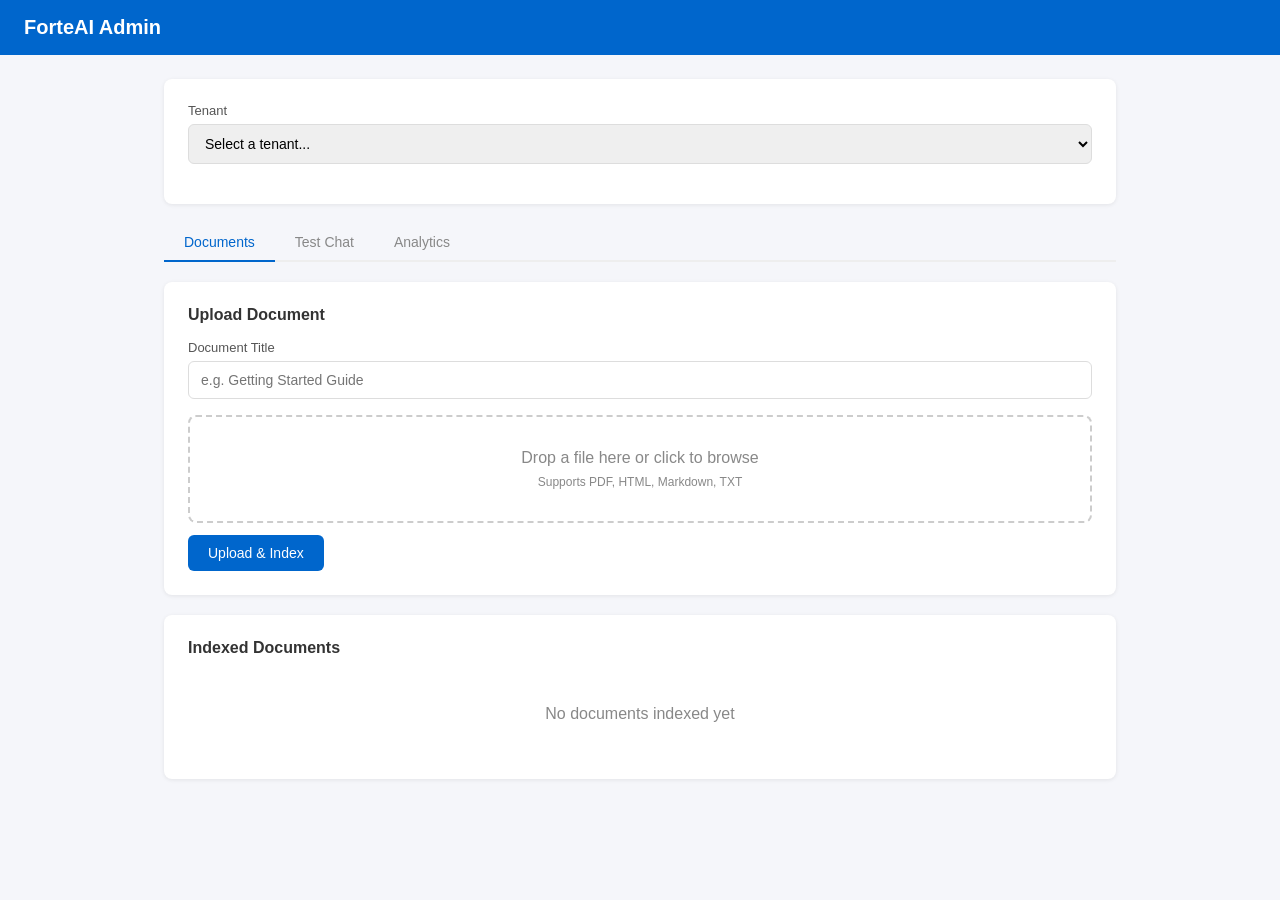
==== admin/index.html @ 1827af4b "Initial project scaffold - ForteAI Bot Multi-tenant AI assistant with Help Mode (RAG) and Data Mode " ====
<!DOCTYPE html>
<html lang="en">
<head>
    <meta charset="UTF-8">
    <meta name="viewport" content="width=device-width, initial-scale=1.0">
    <title>ForteAI - Admin Dashboard</title>
    <style>
        * { box-sizing: border-box; margin: 0; padding: 0; }
        body { font-family: -apple-system, BlinkMacSystemFont, "Segoe UI", Roboto, sans-serif; background: #f5f6fa; color: #333; }
        .header { background: #0066cc; color: #fff; padding: 16px 24px; display: flex; align-items: center; gap: 12px; }
        .header h1 { font-size: 20px; font-weight: 600; }
        .container { max-width: 1000px; margin: 24px auto; padding: 0 24px; }
        .card { background: #fff; border-radius: 8px; box-shadow: 0 1px 4px rgba(0,0,0,0.08); padding: 24px; margin-bottom: 20px; }
        .card h2 { font-size: 16px; font-weight: 600; margin-bottom: 16px; color: #333; }
        .form-group { margin-bottom: 16px; }
        .form-group label { display: block; font-weight: 500; margin-bottom: 6px; font-size: 13px; color: #555; }
        .form-group input, .form-group select { width: 100%; padding: 10px 12px; border: 1px solid #ddd; border-radius: 6px; font-size: 14px; }
        .form-group input:focus, .form-group select:focus { border-color: #0066cc; outline: none; }
        .btn { padding: 10px 20px; border: none; border-radius: 6px; font-size: 14px; cursor: pointer; font-weight: 500; }
        .btn-primary { background: #0066cc; color: #fff; }
        .btn-primary:hover { background: #0052a3; }
        .btn-danger { background: #dc3545; color: #fff; }
        .btn-danger:hover { background: #c82333; }
        .doc-list { list-style: none; }
        .doc-item { display: flex; justify-content: space-between; align-items: center; padding: 12px 0; border-bottom: 1px solid #eee; }
        .doc-item:last-child { border-bottom: none; }
        .doc-info { display: flex; flex-direction: column; gap: 2px; }
        .doc-title { font-weight: 500; }
        .doc-meta { font-size: 12px; color: #888; }
        .upload-area { border: 2px dashed #ccc; border-radius: 8px; padding: 32px; text-align: center; color: #888; cursor: pointer; transition: border-color 0.2s; }
        .upload-area:hover { border-color: #0066cc; }
        .stats { display: grid; grid-template-columns: repeat(3, 1fr); gap: 16px; }
        .stat-box { text-align: center; padding: 16px; }
        .stat-number { font-size: 32px; font-weight: 700; color: #0066cc; }
        .stat-label { font-size: 13px; color: #888; margin-top: 4px; }
        .empty-state { text-align: center; padding: 32px; color: #888; }
        .tab-bar { display: flex; gap: 0; margin-bottom: 20px; border-bottom: 2px solid #eee; }
        .tab-btn { padding: 10px 20px; background: none; border: none; cursor: pointer; font-size: 14px; font-weight: 500; color: #888; border-bottom: 2px solid transparent; margin-bottom: -2px; }
        .tab-btn.active { color: #0066cc; border-bottom-color: #0066cc; }
        .tab-content { display: none; }
        .tab-content.active { display: block; }
    </style>
</head>
<body>
    <div class="header">
        <h1>ForteAI Admin</h1>
    </div>

    <div class="container">
        <div class="card">
            <div class="form-group">
                <label>Tenant</label>
                <select id="tenantSelect">
                    <option value="">Select a tenant...</option>
                </select>
            </div>
        </div>

        <div class="tab-bar">
            <button class="tab-btn active" data-tab="documents">Documents</button>
            <button class="tab-btn" data-tab="test">Test Chat</button>
            <button class="tab-btn" data-tab="analytics">Analytics</button>
        </div>

        <!-- Documents Tab -->
        <div class="tab-content active" id="tab-documents">
            <div class="card">
                <h2>Upload Document</h2>
                <div class="form-group">
                    <label>Document Title</label>
                    <input type="text" id="docTitle" placeholder="e.g. Getting Started Guide" />
                </div>
                <div class="upload-area" id="uploadArea">
                    <p>Drop a file here or click to browse</p>
                    <p style="font-size: 12px; margin-top: 8px;">Supports PDF, HTML, Markdown, TXT</p>
                    <input type="file" id="fileInput" style="display:none" accept=".pdf,.html,.htm,.md,.txt" />
                </div>
                <div style="margin-top: 12px;">
                    <button class="btn btn-primary" id="uploadBtn">Upload & Index</button>
                </div>
            </div>

            <div class="card">
                <h2>Indexed Documents</h2>
                <ul class="doc-list" id="docList">
                    <li class="empty-state">No documents indexed yet</li>
                </ul>
            </div>
        </div>

        <!-- Test Chat Tab -->
        <div class="tab-content" id="tab-test">
            <div class="card" style="height: 500px; display: flex; flex-direction: column;">
                <h2>Test Chat</h2>
                <div id="testMessages" style="flex:1; overflow-y:auto; padding: 12px 0; display: flex; flex-direction: column; gap: 8px;"></div>
                <div style="display:flex; gap:8px; margin-top: 12px;">
                    <input type="text" id="testInput" placeholder="Ask a test question..." style="flex:1; padding:10px 12px; border:1px solid #ddd; border-radius:6px;" />
                    <button class="btn btn-primary" id="testSend">Send</button>
                </div>
            </div>
        </div>

        <!-- Analytics Tab -->
        <div class="tab-content" id="tab-analytics">
            <div class="card">
                <h2>Overview</h2>
                <div class="stats">
                    <div class="stat-box">
                        <div class="stat-number" id="statTotal">0</div>
                        <div class="stat-label">Total Questions</div>
                    </div>
                    <div class="stat-box">
                        <div class="stat-number" id="statAnswered">0</div>
                        <div class="stat-label">Answered</div>
                    </div>
                    <div class="stat-box">
                        <div class="stat-number" id="statUnanswered">0</div>
                        <div class="stat-label">Unanswered (Content Gaps)</div>
                    </div>
                </div>
            </div>
            <div class="card">
                <h2>Unanswered Questions (Documentation Roadmap)</h2>
                <ul class="doc-list" id="unansweredList">
                    <li class="empty-state">No unanswered questions yet</li>
                </ul>
            </div>
        </div>
    </div>

    <script>
        var API_BASE = window.location.origin;
        var currentTenant = "";

        // Tab switching
        document.querySelectorAll(".tab-btn").forEach(function (btn) {
            btn.addEventListener("click", function () {
                document.querySelectorAll(".tab-btn").forEach(function (b) { b.classList.remove("active"); });
                document.querySelectorAll(".tab-content").forEach(function (c) { c.classList.remove("active"); });
                btn.classList.add("active");
                document.getElementById("tab-" + btn.dataset.tab).classList.add("active");
            });
        });

        // Upload area click
        document.getElementById("uploadArea").addEventListener("click", function () {
            document.getElementById("fileInput").click();
        });

        // Load tenants
        fetch(API_BASE + "/api/tenants/")
            .then(function (r) { return r.json(); })
            .then(function (data) {
                var sel = document.getElementById("tenantSelect");
                (data.tenants || []).forEach(function (t) {
                    var opt = document.createElement("option");
                    opt.value = t.tenant_id;
                    opt.textContent = t.display_name || t.tenant_id;
                    sel.appendChild(opt);
                });
            });

        document.getElementById("tenantSelect").addEventListener("change", function () {
            currentTenant = this.value;
            if (currentTenant) {
                loadDocuments();
                loadAnalytics();
            }
        });

        function loadDocuments() {
            fetch(API_BASE + "/api/documents/list?tenant=" + currentTenant)
                .then(function (r) { return r.json(); })
                .then(function (data) {
                    var list = document.getElementById("docList");
                    var docs = data.documents || [];
                    if (docs.length === 0) {
                        list.innerHTML = '<li class="empty-state">No documents indexed yet</li>';
                        return;
                    }
                    list.innerHTML = "";
                    docs.forEach(function (doc) {
                        var li = document.createElement("li");
                        li.className = "doc-item";
                        li.innerHTML =
                            '<div class="doc-info">' +
                                '<span class="doc-title">' + doc.title + '</span>' +
                                '<span class="doc-meta">' + doc.filename + ' | ' + doc.chunk_count + ' chunks</span>' +
                            '</div>' +
                            '<button class="btn btn-danger" onclick="deleteDoc(\'' + doc.filename + '\')">Delete</button>';
                        list.appendChild(li);
                    });
                });
        }

        function deleteDoc(filename) {
            if (!confirm("Delete " + filename + "?")) return;
            fetch(API_BASE + "/api/documents/delete?tenant=" + currentTenant + "&filename=" + filename, { method: "DELETE" })
                .then(function () { loadDocuments(); });
        }

        // Upload
        document.getElementById("uploadBtn").addEventListener("click", function () {
            var file = document.getElementById("fileInput").files[0];
            var title = document.getElementById("docTitle").value.trim();
            if (!file || !title || !currentTenant) {
                alert("Please select a tenant, enter a title, and choose a file.");
                return;
            }
            var fd = new FormData();
            fd.append("file", file);
            fd.append("tenant", currentTenant);
            fd.append("title", title);

            fetch(API_BASE + "/api/documents/upload", { method: "POST", body: fd })
                .then(function (r) { return r.json(); })
                .then(function (data) {
                    alert(data.message);
                    document.getElementById("docTitle").value = "";
                    document.getElementById("fileInput").value = "";
                    loadDocuments();
                });
        });

        // Test chat
        document.getElementById("testSend").addEventListener("click", sendTestMessage);
        document.getElementById("testInput").addEventListener("keydown", function (e) {
            if (e.key === "Enter") sendTestMessage();
        });

        function sendTestMessage() {
            var input = document.getElementById("testInput");
            var msg = input.value.trim();
            if (!msg || !currentTenant) return;
            input.value = "";

            var messagesEl = document.getElementById("testMessages");
            messagesEl.innerHTML += '<div style="align-self:flex-end; background:#0066cc; color:#fff; padding:8px 12px; border-radius:8px; max-width:80%;">' + msg + '</div>';

            fetch(API_BASE + "/api/chat/help", {
                method: "POST",
                headers: { "Content-Type": "application/json" },
                body: JSON.stringify({ tenant: currentTenant, message: msg })
            })
            .then(function (r) { return r.json(); })
            .then(function (data) {
                var sources = data.sources && data.sources.length > 0
                    ? '<div style="font-size:11px; color:#888; margin-top:4px;">Sources: ' + data.sources.map(function(s) { return s.title; }).join(", ") + '</div>'
                    : "";
                messagesEl.innerHTML += '<div style="align-self:flex-start; background:#f0f0f0; padding:8px 12px; border-radius:8px; max-width:80%;">' + data.reply + sources + '</div>';
                messagesEl.scrollTop = messagesEl.scrollHeight;
            });
        }

        function loadAnalytics() {
            fetch(API_BASE + "/api/analytics/summary?tenant=" + currentTenant)
                .then(function (r) { return r.json(); })
                .then(function (data) {
                    document.getElementById("statTotal").textContent = data.total || 0;
                    document.getElementById("statAnswered").textContent = data.answered || 0;
                    document.getElementById("statUnanswered").textContent = data.unanswered || 0;
                });

            fetch(API_BASE + "/api/analytics/questions?tenant=" + currentTenant + "&unanswered_only=true")
                .then(function (r) { return r.json(); })
                .then(function (data) {
                    var list = document.getElementById("unansweredList");
                    var questions = data.questions || [];
                    if (questions.length === 0) {
                        list.innerHTML = '<li class="empty-state">No unanswered questions yet</li>';
                        return;
                    }
                    list.innerHTML = "";
                    questions.slice(0, 50).forEach(function (q) {
                        var li = document.createElement("li");
                        li.className = "doc-item";
                        li.innerHTML =
                            '<div class="doc-info">' +
                                '<span class="doc-title">' + q.question + '</span>' +
                                '<span class="doc-meta">' + q.timestamp + '</span>' +
                            '</div>';
                        list.appendChild(li);
                    });
                });
        }
    </script>
</body>
</html>
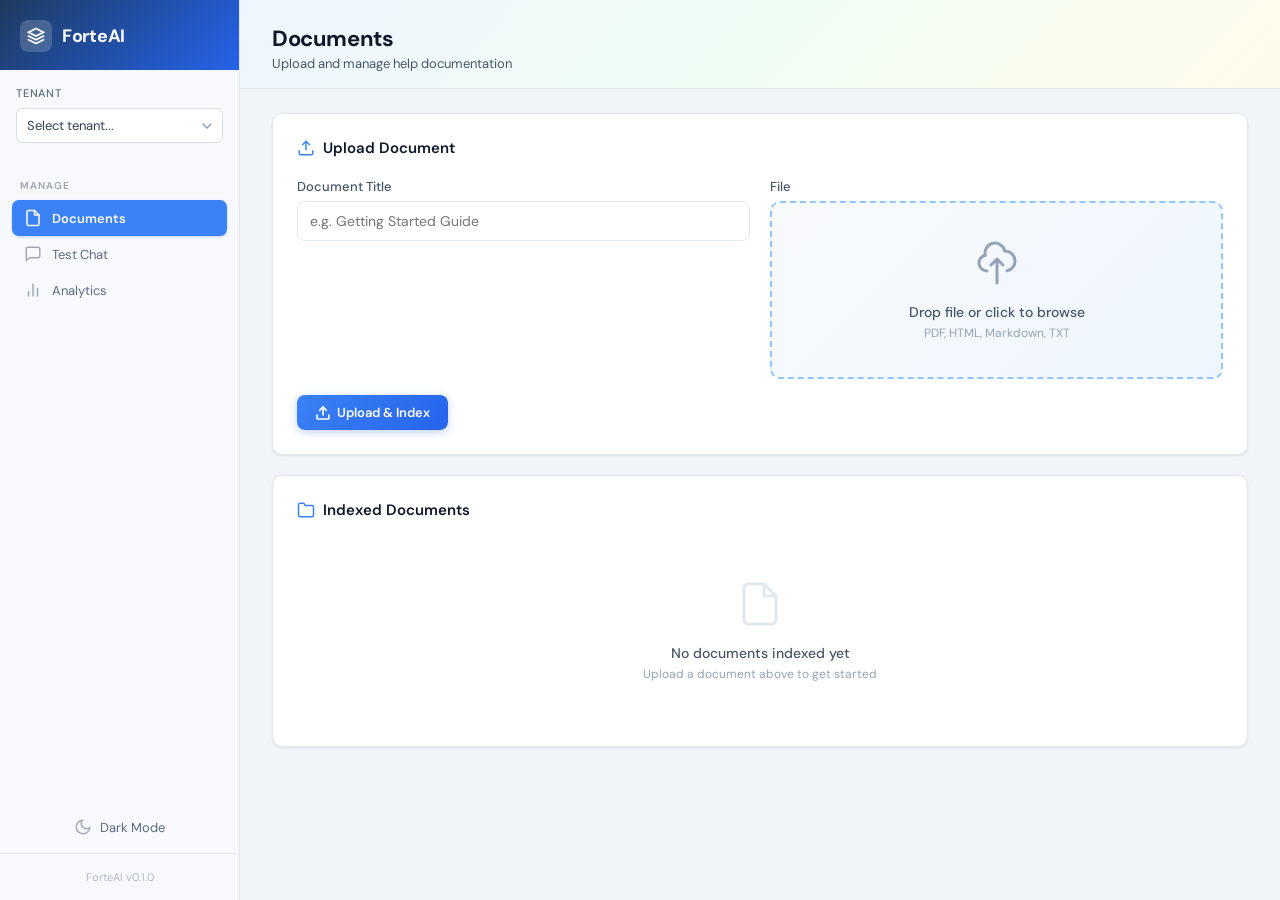
==== commit cc102658: "Add image extraction pipeline, redesign admin dashboard, enhance widget - Extract and describe image" ====
--- a/admin/index.html
+++ b/admin/index.html
@@ -4,150 +4,1035 @@
     <meta charset="UTF-8">
     <meta name="viewport" content="width=device-width, initial-scale=1.0">
     <title>ForteAI - Admin Dashboard</title>
+    <script>
+        // Apply saved theme immediately to prevent flash
+        (function(){var t=localStorage.getItem("forteai-theme");if(t==="dark")document.documentElement.setAttribute("data-theme","dark");})();
+    </script>
+    <link rel="preconnect" href="https://fonts.googleapis.com">
+    <link href="https://fonts.googleapis.com/css2?family=DM+Sans:ital,opsz,wght@0,9..40,300;0,9..40,400;0,9..40,500;0,9..40,600;0,9..40,700;1,9..40,400&display=swap" rel="stylesheet">
     <style>
+        :root {
+            /* Sidebar — light: vibrant with colored brand */
+            --sidebar-bg: #f8f9fc;
+            --sidebar-border: #e2e6f0;
+            --sidebar-hover: #eef1f8;
+            --sidebar-active: #3b82f6;
+            --sidebar-text: #5c6a82;
+            --sidebar-text-active: #1e293b;
+            --sidebar-active-text: #ffffff;
+            --sidebar-brand-bg: linear-gradient(135deg, #1e3a5f, #2563eb);
+            --sidebar-brand-color: #ffffff;
+            --sidebar-select-bg: #ffffff;
+            --sidebar-select-border: #d8dde8;
+            --sidebar-select-text: #334155;
+            --sidebar-section-label: #9ca3b4;
+            --sidebar-footer-color: #b0b8c9;
+            /* Main content */
+            --accent: #3b82f6;
+            --accent-hover: #2563eb;
+            --content-bg: #f1f5f9;
+            --card-bg: #ffffff;
+            --card-border: #e2e8f0;
+            --text-primary: #0f172a;
+            --text-secondary: #475569;
+            --text-muted: #94a3b8;
+            --success: #10b981;
+            --success-bg: #ecfdf5;
+            --warning: #f59e0b;
+            --warning-bg: #fffbeb;
+            --danger: #ef4444;
+            --danger-bg: #fef2f2;
+            --info: #3b82f6;
+            --info-bg: #eff6ff;
+            --radius: 10px;
+            --shadow-sm: 0 1px 2px rgba(0,0,0,0.04), 0 1px 3px rgba(0,0,0,0.06);
+            --shadow-md: 0 4px 6px rgba(0,0,0,0.04), 0 2px 4px rgba(0,0,0,0.06);
+            --input-bg: #ffffff;
+        }
+
+        [data-theme="dark"] {
+            /* Sidebar — dark: deep navy */
+            --sidebar-bg: #0c1222;
+            --sidebar-border: #1a2332;
+            --sidebar-hover: #162032;
+            --sidebar-active: #3b82f6;
+            --sidebar-text: #5c6e8a;
+            --sidebar-text-active: #cbd5e1;
+            --sidebar-active-text: #ffffff;
+            --sidebar-brand-bg: linear-gradient(135deg, #0a1628, #111d33);
+            --sidebar-brand-color: #e2e8f0;
+            --sidebar-select-bg: #162032;
+            --sidebar-select-border: #1e2d42;
+            --sidebar-select-text: #94a3b8;
+            --sidebar-section-label: #445570;
+            --sidebar-footer-color: #334155;
+            /* Main content */
+            --content-bg: #0f172a;
+            --card-bg: #1e293b;
+            --card-border: #334155;
+            --text-primary: #f1f5f9;
+            --text-secondary: #94a3b8;
+            --text-muted: #64748b;
+            --success-bg: rgba(16,185,129,0.1);
+            --warning-bg: rgba(245,158,11,0.1);
+            --danger-bg: rgba(239,68,68,0.1);
+            --info-bg: rgba(59,130,246,0.1);
+            --shadow-sm: 0 1px 2px rgba(0,0,0,0.2), 0 1px 3px rgba(0,0,0,0.25);
+            --shadow-md: 0 4px 6px rgba(0,0,0,0.2), 0 2px 4px rgba(0,0,0,0.25);
+            --input-bg: #1e293b;
+        }
+
+        /* ═══ LIGHT MODE COLOR OVERRIDES ═══ */
+        :root .topbar {
+            background: linear-gradient(135deg, #eff6ff 0%, #f0fdf4 50%, #fffbeb 100%);
+            border-bottom: 1px solid #e2e8f0;
+        }
+
+        :root .stat-card.stat-total { background: linear-gradient(135deg, #eff6ff, #dbeafe); border-color: #bfdbfe; }
+        :root .stat-card.stat-answered { background: linear-gradient(135deg, #ecfdf5, #d1fae5); border-color: #a7f3d0; }
+        :root .stat-card.stat-unanswered { background: linear-gradient(135deg, #fffbeb, #fef3c7); border-color: #fde68a; }
+
+        :root .card-title svg { color: var(--accent); }
+
+        :root .dropzone {
+            background: linear-gradient(135deg, #f8fafc, #eff6ff);
+            border-color: #93c5fd;
+        }
+        :root .dropzone:hover { background: linear-gradient(135deg, #eff6ff, #dbeafe); border-color: var(--accent); }
+        :root .dropzone.has-file { background: linear-gradient(135deg, #eff6ff, #dbeafe); }
+
+        :root .btn-primary {
+            background: linear-gradient(135deg, #3b82f6, #2563eb);
+            box-shadow: 0 2px 8px rgba(37,99,235,0.3);
+        }
+        :root .btn-primary:hover { background: linear-gradient(135deg, #2563eb, #1d4ed8); box-shadow: 0 4px 12px rgba(37,99,235,0.4); }
+
+        :root .chat-msg-assistant { background: linear-gradient(135deg, #f8fafc, #eff6ff); border-color: #c7d8f0; }
+
+        :root .doc-icon.pdf { background: linear-gradient(135deg, #fef2f2, #fecaca); }
+        :root .doc-icon.md { background: linear-gradient(135deg, #f0fdf4, #bbf7d0); }
+        :root .doc-icon.html { background: linear-gradient(135deg, #fff7ed, #fed7aa); }
+        :root .doc-icon.txt { background: linear-gradient(135deg, #f1f5f9, #e2e8f0); }
+
+        :root .question-badge { width: 8px; height: 8px; background: linear-gradient(135deg, #f59e0b, #ef4444); }
+
+        /* ═══ DARK MODE OVERRIDES ═══ */
+        [data-theme="dark"] .topbar { background: none; border-bottom: none; margin: 0; padding: 20px 32px 0; }
+        [data-theme="dark"] .upload-status.processing { color: #fbbf24; }
+        [data-theme="dark"] .upload-status.success { color: #34d399; }
+        [data-theme="dark"] .upload-status.error { color: #f87171; }
+        [data-theme="dark"] .doc-icon.pdf { background: rgba(220,38,38,0.15); }
+        [data-theme="dark"] .doc-icon.md { background: rgba(22,163,106,0.15); }
+        [data-theme="dark"] .doc-icon.html { background: rgba(234,88,12,0.15); }
+        [data-theme="dark"] .doc-icon.txt { background: rgba(71,85,105,0.2); color: #94a3b8; }
+        [data-theme="dark"] .stat-card.stat-total { background: var(--card-bg); border-color: var(--card-border); }
+        [data-theme="dark"] .stat-card.stat-answered { background: var(--card-bg); border-color: var(--card-border); }
+        [data-theme="dark"] .stat-card.stat-unanswered { background: var(--card-bg); border-color: var(--card-border); }
+        [data-theme="dark"] .card-title svg { color: var(--text-muted); }
+        [data-theme="dark"] .dropzone { background: var(--content-bg); border-color: var(--card-border); }
+        [data-theme="dark"] .dropzone:hover { background: var(--info-bg); border-color: var(--accent); }
+        [data-theme="dark"] .dropzone.has-file { background: var(--info-bg); border-color: var(--accent); }
+        [data-theme="dark"] .btn-primary { background: var(--accent); box-shadow: 0 1px 2px rgba(59,130,246,0.3); }
+        [data-theme="dark"] .btn-primary:hover { background: var(--accent-hover); }
+        [data-theme="dark"] .chat-msg-assistant { background: var(--content-bg); border-color: var(--card-border); }
+        [data-theme="dark"] .question-badge { background: var(--warning); }
+
         * { box-sizing: border-box; margin: 0; padding: 0; }
-        body { font-family: -apple-system, BlinkMacSystemFont, "Segoe UI", Roboto, sans-serif; background: #f5f6fa; color: #333; }
-        .header { background: #0066cc; color: #fff; padding: 16px 24px; display: flex; align-items: center; gap: 12px; }
-        .header h1 { font-size: 20px; font-weight: 600; }
-        .container { max-width: 1000px; margin: 24px auto; padding: 0 24px; }
-        .card { background: #fff; border-radius: 8px; box-shadow: 0 1px 4px rgba(0,0,0,0.08); padding: 24px; margin-bottom: 20px; }
-        .card h2 { font-size: 16px; font-weight: 600; margin-bottom: 16px; color: #333; }
-        .form-group { margin-bottom: 16px; }
-        .form-group label { display: block; font-weight: 500; margin-bottom: 6px; font-size: 13px; color: #555; }
-        .form-group input, .form-group select { width: 100%; padding: 10px 12px; border: 1px solid #ddd; border-radius: 6px; font-size: 14px; }
-        .form-group input:focus, .form-group select:focus { border-color: #0066cc; outline: none; }
-        .btn { padding: 10px 20px; border: none; border-radius: 6px; font-size: 14px; cursor: pointer; font-weight: 500; }
-        .btn-primary { background: #0066cc; color: #fff; }
-        .btn-primary:hover { background: #0052a3; }
-        .btn-danger { background: #dc3545; color: #fff; }
-        .btn-danger:hover { background: #c82333; }
-        .doc-list { list-style: none; }
-        .doc-item { display: flex; justify-content: space-between; align-items: center; padding: 12px 0; border-bottom: 1px solid #eee; }
+
+        body {
+            font-family: 'DM Sans', system-ui, sans-serif;
+            background: var(--content-bg);
+            color: var(--text-primary);
+            display: flex;
+            min-height: 100vh;
+            font-size: 14px;
+            -webkit-font-smoothing: antialiased;
+            transition: background 0.25s ease, color 0.25s ease;
+        }
+
+        .sidebar, .card, .stat-card, .form-input, .chat-input-row input, .chat-msg-assistant, .dropzone, .upload-status {
+            transition: background 0.25s ease, border-color 0.25s ease, color 0.25s ease;
+        }
+
+        /* ═══════ SIDEBAR ═══════ */
+        .sidebar {
+            width: 240px;
+            background: var(--sidebar-bg);
+            border-right: 1px solid var(--sidebar-border);
+            display: flex;
+            flex-direction: column;
+            flex-shrink: 0;
+            position: fixed;
+            top: 0;
+            left: 0;
+            bottom: 0;
+            z-index: 100;
+        }
+
+        .sidebar-brand {
+            padding: 20px 20px 18px;
+            background: var(--sidebar-brand-bg);
+        }
+
+        .sidebar-brand h1 {
+            font-size: 18px;
+            font-weight: 700;
+            color: #ffffff;
+            letter-spacing: -0.3px;
+            display: flex;
+            align-items: center;
+            gap: 10px;
+        }
+
+        .brand-icon {
+            width: 32px;
+            height: 32px;
+            background: rgba(255,255,255,0.18);
+            border-radius: 8px;
+            display: flex;
+            align-items: center;
+            justify-content: center;
+            font-size: 16px;
+            color: #fff;
+            flex-shrink: 0;
+            backdrop-filter: blur(4px);
+        }
+
+        .sidebar-tenant {
+            padding: 16px 16px 12px;
+        }
+
+        .sidebar-tenant label {
+            font-size: 11px;
+            text-transform: uppercase;
+            letter-spacing: 0.8px;
+            color: var(--sidebar-text);
+            display: block;
+            margin-bottom: 8px;
+            font-weight: 500;
+        }
+
+        .sidebar-tenant select {
+            width: 100%;
+            padding: 8px 10px;
+            background: var(--sidebar-select-bg);
+            border: 1px solid var(--sidebar-select-border);
+            border-radius: 6px;
+            color: var(--sidebar-select-text);
+            font-size: 13px;
+            font-family: inherit;
+            outline: none;
+            cursor: pointer;
+            appearance: none;
+            background-image: url("data:image/svg+xml,%3Csvg width='10' height='6' viewBox='0 0 10 6' fill='none' xmlns='http://www.w3.org/2000/svg'%3E%3Cpath d='M1 1l4 4 4-4' stroke='%2394a3b8' stroke-width='1.5' stroke-linecap='round'/%3E%3C/svg%3E");
+            background-repeat: no-repeat;
+            background-position: right 10px center;
+        }
+
+        .sidebar-tenant select:focus { border-color: var(--accent); }
+
+        .sidebar-nav {
+            padding: 8px 12px;
+            flex: 1;
+        }
+
+        .nav-section-label {
+            font-size: 10px;
+            text-transform: uppercase;
+            letter-spacing: 1px;
+            color: var(--sidebar-section-label);
+            padding: 16px 8px 8px;
+            font-weight: 600;
+        }
+
+        .nav-item {
+            display: flex;
+            align-items: center;
+            gap: 10px;
+            padding: 9px 12px;
+            border-radius: 7px;
+            color: var(--sidebar-text);
+            cursor: pointer;
+            font-size: 13px;
+            font-weight: 400;
+            transition: all 0.15s ease;
+            border: none;
+            background: none;
+            width: 100%;
+            text-align: left;
+            font-family: inherit;
+        }
+
+        .nav-item:hover {
+            background: var(--sidebar-hover);
+            color: var(--sidebar-text-active);
+        }
+
+        .nav-item.active {
+            background: var(--sidebar-active);
+            color: var(--sidebar-active-text);
+            font-weight: 600;
+            box-shadow: 0 1px 3px rgba(59,130,246,0.3);
+        }
+
+        .nav-item svg {
+            width: 18px;
+            height: 18px;
+            flex-shrink: 0;
+            opacity: 0.55;
+        }
+
+        .nav-item:hover svg { opacity: 0.85; }
+        .nav-item.active svg { opacity: 1; }
+
+        .sidebar-footer {
+            padding: 16px;
+            border-top: 1px solid var(--sidebar-border);
+            font-size: 11px;
+            color: var(--sidebar-footer-color);
+            text-align: center;
+        }
+
+        /* ═══════ MAIN CONTENT ═══════ */
+        .main {
+            margin-left: 240px;
+            flex: 1;
+            min-height: 100vh;
+        }
+
+        .topbar {
+            padding: 24px 32px 16px;
+        }
+
+        .page-title {
+            font-size: 22px;
+            font-weight: 700;
+            color: var(--text-primary);
+            letter-spacing: -0.4px;
+        }
+
+        .page-subtitle {
+            font-size: 13px;
+            color: var(--text-secondary);
+            margin-top: 2px;
+        }
+
+        .content {
+            padding: 24px 32px 40px;
+        }
+
+        .tab-content { display: none; }
+        .tab-content.active {
+            display: block;
+            animation: fadeUp 0.3s ease;
+        }
+
+        @keyframes fadeUp {
+            from { opacity: 0; transform: translateY(8px); }
+            to { opacity: 1; transform: translateY(0); }
+        }
+
+        /* ═══════ CARDS ═══════ */
+        .card {
+            background: var(--card-bg);
+            border-radius: var(--radius);
+            border: 1px solid var(--card-border);
+            padding: 24px;
+            margin-bottom: 20px;
+            box-shadow: var(--shadow-sm);
+        }
+
+        .card-header {
+            display: flex;
+            align-items: center;
+            justify-content: space-between;
+            margin-bottom: 20px;
+        }
+
+        .card-title {
+            font-size: 15px;
+            font-weight: 600;
+            color: var(--text-primary);
+            display: flex;
+            align-items: center;
+            gap: 8px;
+        }
+
+        .card-title svg {
+            width: 18px;
+            height: 18px;
+            color: var(--text-muted);
+        }
+
+        /* ═══════ STATS ═══════ */
+        .stats-grid {
+            display: grid;
+            grid-template-columns: repeat(3, 1fr);
+            gap: 16px;
+            margin-bottom: 20px;
+        }
+
+        .stat-card {
+            background: var(--card-bg);
+            border-radius: var(--radius);
+            border: 1px solid var(--card-border);
+            padding: 20px;
+            box-shadow: var(--shadow-sm);
+            position: relative;
+            overflow: hidden;
+        }
+
+        .stat-card::before {
+            content: '';
+            position: absolute;
+            top: 0;
+            left: 0;
+            right: 0;
+            height: 3px;
+        }
+
+        .stat-card.stat-total::before { background: var(--info); }
+        .stat-card.stat-answered::before { background: var(--success); }
+        .stat-card.stat-unanswered::before { background: var(--warning); }
+
+        .stat-label {
+            font-size: 12px;
+            font-weight: 500;
+            color: var(--text-secondary);
+            text-transform: uppercase;
+            letter-spacing: 0.5px;
+            margin-bottom: 8px;
+        }
+
+        .stat-value {
+            font-size: 36px;
+            font-weight: 700;
+            letter-spacing: -1px;
+            line-height: 1;
+        }
+
+        .stat-total .stat-value { color: var(--info); }
+        .stat-answered .stat-value { color: var(--success); }
+        .stat-unanswered .stat-value { color: var(--warning); }
+
+        /* ═══════ UPLOAD ═══════ */
+        .upload-row {
+            display: grid;
+            grid-template-columns: 1fr 1fr;
+            gap: 20px;
+        }
+
+        .form-label {
+            font-size: 13px;
+            font-weight: 500;
+            color: var(--text-secondary);
+            margin-bottom: 6px;
+            display: block;
+        }
+
+        .form-input {
+            width: 100%;
+            padding: 10px 12px;
+            border: 1px solid var(--card-border);
+            border-radius: 8px;
+            font-size: 14px;
+            font-family: inherit;
+            color: var(--text-primary);
+            background: var(--input-bg);
+            outline: none;
+            transition: border-color 0.15s;
+        }
+
+        .form-input:focus { border-color: var(--accent); box-shadow: 0 0 0 3px rgba(59,130,246,0.1); }
+
+        .dropzone {
+            border: 2px dashed var(--card-border);
+            border-radius: var(--radius);
+            padding: 36px 24px;
+            text-align: center;
+            cursor: pointer;
+            transition: all 0.2s ease;
+            background: var(--content-bg);
+        }
+
+        .dropzone:hover { border-color: var(--accent); background: var(--info-bg); }
+        .dropzone.has-file { border-color: var(--accent); border-style: solid; background: var(--info-bg); }
+        .dropzone.drag-over { border-color: var(--accent); background: var(--info-bg); transform: scale(1.01); }
+
+        .dropzone-icon {
+            width: 48px;
+            height: 48px;
+            margin: 0 auto 12px;
+            color: var(--text-muted);
+            transition: color 0.2s;
+        }
+
+        .dropzone:hover .dropzone-icon { color: var(--accent); }
+        .dropzone.has-file .dropzone-icon { color: var(--accent); }
+
+        .dropzone-text {
+            font-size: 14px;
+            color: var(--text-secondary);
+            font-weight: 500;
+        }
+
+        .dropzone-hint {
+            font-size: 12px;
+            color: var(--text-muted);
+            margin-top: 4px;
+        }
+
+        .dropzone-file-name {
+            font-size: 14px;
+            font-weight: 600;
+            color: var(--text-primary);
+            word-break: break-all;
+        }
+
+        .dropzone-file-size {
+            font-size: 12px;
+            color: var(--text-muted);
+            margin-top: 2px;
+        }
+
+        .dropzone-change {
+            font-size: 12px;
+            color: var(--accent);
+            margin-top: 6px;
+        }
+
+        .upload-actions {
+            display: flex;
+            align-items: center;
+            gap: 12px;
+            margin-top: 16px;
+        }
+
+        .upload-status {
+            font-size: 13px;
+            padding: 10px 14px;
+            border-radius: 8px;
+            display: none;
+            margin-top: 12px;
+            font-weight: 500;
+        }
+
+        .upload-status.processing { display: flex; align-items: center; gap: 8px; background: var(--warning-bg); color: #92400e; }
+        .upload-status.success { display: block; background: var(--success-bg); color: #065f46; }
+        .upload-status.error { display: block; background: var(--danger-bg); color: #991b1b; }
+
+        .upload-status .spinner-sm {
+            width: 14px;
+            height: 14px;
+            border: 2px solid rgba(146,64,14,0.2);
+            border-top-color: #92400e;
+            border-radius: 50%;
+            animation: spin 0.6s linear infinite;
+            flex-shrink: 0;
+        }
+
+        /* ═══════ BUTTONS ═══════ */
+        .btn {
+            padding: 9px 18px;
+            border: none;
+            border-radius: 8px;
+            font-size: 13px;
+            font-weight: 600;
+            cursor: pointer;
+            font-family: inherit;
+            transition: all 0.15s ease;
+            display: inline-flex;
+            align-items: center;
+            gap: 6px;
+        }
+
+        .btn-primary {
+            background: var(--accent);
+            color: #fff;
+            box-shadow: 0 1px 2px rgba(59,130,246,0.3);
+        }
+        .btn-primary:hover { background: var(--accent-hover); box-shadow: 0 2px 4px rgba(59,130,246,0.4); }
+
+        .btn-ghost {
+            background: transparent;
+            color: var(--danger);
+            padding: 6px 10px;
+            font-size: 12px;
+        }
+        .btn-ghost:hover { background: var(--danger-bg); }
+
+        .btn:disabled { opacity: 0.6; cursor: not-allowed; pointer-events: none; }
+
+        .btn-loading {
+            position: relative;
+            color: transparent !important;
+        }
+        .btn-loading::after {
+            content: '';
+            position: absolute;
+            width: 16px;
+            height: 16px;
+            border: 2px solid rgba(255,255,255,0.3);
+            border-top-color: #fff;
+            border-radius: 50%;
+            animation: spin 0.6s linear infinite;
+        }
+
+        @keyframes spin { to { transform: rotate(360deg); } }
+
+        /* ═══════ DOCUMENT LIST ═══════ */
+        .doc-list {
+            list-style: none;
+        }
+
+        .doc-item {
+            display: flex;
+            align-items: center;
+            justify-content: space-between;
+            padding: 14px 0;
+            border-bottom: 1px solid var(--content-bg);
+        }
+
         .doc-item:last-child { border-bottom: none; }
-        .doc-info { display: flex; flex-direction: column; gap: 2px; }
-        .doc-title { font-weight: 500; }
-        .doc-meta { font-size: 12px; color: #888; }
-        .upload-area { border: 2px dashed #ccc; border-radius: 8px; padding: 32px; text-align: center; color: #888; cursor: pointer; transition: border-color 0.2s; }
-        .upload-area:hover { border-color: #0066cc; }
-        .stats { display: grid; grid-template-columns: repeat(3, 1fr); gap: 16px; }
-        .stat-box { text-align: center; padding: 16px; }
-        .stat-number { font-size: 32px; font-weight: 700; color: #0066cc; }
-        .stat-label { font-size: 13px; color: #888; margin-top: 4px; }
-        .empty-state { text-align: center; padding: 32px; color: #888; }
-        .tab-bar { display: flex; gap: 0; margin-bottom: 20px; border-bottom: 2px solid #eee; }
-        .tab-btn { padding: 10px 20px; background: none; border: none; cursor: pointer; font-size: 14px; font-weight: 500; color: #888; border-bottom: 2px solid transparent; margin-bottom: -2px; }
-        .tab-btn.active { color: #0066cc; border-bottom-color: #0066cc; }
-        .tab-content { display: none; }
-        .tab-content.active { display: block; }
+
+        .doc-item-left {
+            display: flex;
+            align-items: center;
+            gap: 12px;
+        }
+
+        .doc-icon {
+            width: 36px;
+            height: 36px;
+            border-radius: 8px;
+            display: flex;
+            align-items: center;
+            justify-content: center;
+            font-size: 11px;
+            font-weight: 700;
+            text-transform: uppercase;
+            flex-shrink: 0;
+        }
+
+        .doc-icon.pdf { background: #fef2f2; color: #dc2626; }
+        .doc-icon.md { background: #f0fdf4; color: #16a34a; }
+        .doc-icon.html { background: #fff7ed; color: #ea580c; }
+        .doc-icon.txt { background: #f1f5f9; color: #475569; }
+
+        .doc-title { font-weight: 500; font-size: 14px; color: var(--text-primary); }
+        .doc-meta { font-size: 12px; color: var(--text-muted); margin-top: 1px; }
+
+        .empty-state {
+            text-align: center;
+            padding: 40px 20px;
+            color: var(--text-muted);
+        }
+
+        .empty-state-icon {
+            width: 48px;
+            height: 48px;
+            margin: 0 auto 12px;
+            color: var(--card-border);
+        }
+
+        .empty-state-text {
+            font-size: 14px;
+            font-weight: 500;
+            color: var(--text-secondary);
+        }
+
+        .empty-state-hint {
+            font-size: 12px;
+            color: var(--text-muted);
+            margin-top: 4px;
+        }
+
+        /* ═══════ TEST CHAT ═══════ */
+        .chat-container {
+            height: 520px;
+            display: flex;
+            flex-direction: column;
+        }
+
+        .chat-messages {
+            flex: 1;
+            overflow-y: auto;
+            padding: 16px 0;
+            display: flex;
+            flex-direction: column;
+            gap: 10px;
+        }
+
+        .chat-msg {
+            max-width: 80%;
+            padding: 10px 14px;
+            border-radius: 12px;
+            font-size: 14px;
+            line-height: 1.55;
+            word-wrap: break-word;
+            animation: fadeUp 0.2s ease;
+        }
+
+        .chat-msg-user {
+            align-self: flex-end;
+            background: var(--accent);
+            color: #fff;
+            border-bottom-right-radius: 4px;
+        }
+
+        .chat-msg-assistant {
+            align-self: flex-start;
+            background: var(--content-bg);
+            color: var(--text-primary);
+            border: 1px solid var(--card-border);
+            border-bottom-left-radius: 4px;
+        }
+
+        .chat-msg-assistant img {
+            max-width: 100%;
+            max-height: 200px;
+            border-radius: 6px;
+            margin-top: 8px;
+            cursor: pointer;
+            border: 1px solid var(--card-border);
+        }
+
+        .chat-empty {
+            flex: 1;
+            display: flex;
+            flex-direction: column;
+            align-items: center;
+            justify-content: center;
+            color: var(--text-muted);
+            gap: 8px;
+        }
+
+        .chat-empty-icon {
+            width: 56px;
+            height: 56px;
+            color: var(--card-border);
+        }
+
+        .chat-input-row {
+            display: flex;
+            gap: 8px;
+            margin-top: 12px;
+            padding-top: 12px;
+            border-top: 1px solid var(--card-border);
+        }
+
+        .chat-input-row input {
+            flex: 1;
+            padding: 10px 14px;
+            border: 1px solid var(--card-border);
+            border-radius: 8px;
+            font-size: 14px;
+            font-family: inherit;
+            color: var(--text-primary);
+            background: var(--input-bg);
+            outline: none;
+            transition: border-color 0.15s;
+        }
+
+        .chat-input-row input:focus { border-color: var(--accent); box-shadow: 0 0 0 3px rgba(59,130,246,0.1); }
+
+        /* ═══════ QUESTIONS LIST ═══════ */
+        .question-item {
+            display: flex;
+            align-items: flex-start;
+            gap: 10px;
+            padding: 12px 0;
+            border-bottom: 1px solid var(--content-bg);
+        }
+
+        .question-item:last-child { border-bottom: none; }
+
+        .question-badge {
+            width: 6px;
+            height: 6px;
+            border-radius: 50%;
+            background: var(--warning);
+            margin-top: 7px;
+            flex-shrink: 0;
+        }
+
+        .question-text { font-size: 14px; color: var(--text-primary); }
+        .question-time { font-size: 11px; color: var(--text-muted); margin-top: 2px; }
+
+        /* ═══════ RESPONSIVE ═══════ */
+        @media (max-width: 768px) {
+            .sidebar { width: 0; overflow: hidden; }
+            .main { margin-left: 0; }
+            .stats-grid { grid-template-columns: 1fr; }
+            .upload-row { grid-template-columns: 1fr; }
+            .content { padding: 16px; }
+        }
     </style>
 </head>
 <body>
-    <div class="header">
-        <h1>ForteAI Admin</h1>
-    </div>
-
-    <div class="container">
-        <div class="card">
-            <div class="form-group">
-                <label>Tenant</label>
-                <select id="tenantSelect">
-                    <option value="">Select a tenant...</option>
-                </select>
-            </div>
+
+    <!-- SIDEBAR -->
+    <aside class="sidebar">
+        <div class="sidebar-brand">
+            <h1>
+                <span class="brand-icon">
+                    <svg width="18" height="18" viewBox="0 0 24 24" fill="none" stroke="currentColor" stroke-width="2.5" stroke-linecap="round"><path d="M12 2L2 7l10 5 10-5-10-5z"/><path d="M2 17l10 5 10-5"/><path d="M2 12l10 5 10-5"/></svg>
+                </span>
+                ForteAI
+            </h1>
         </div>
 
-        <div class="tab-bar">
-            <button class="tab-btn active" data-tab="documents">Documents</button>
-            <button class="tab-btn" data-tab="test">Test Chat</button>
-            <button class="tab-btn" data-tab="analytics">Analytics</button>
+        <div class="sidebar-tenant">
+            <label>Tenant</label>
+            <select id="tenantSelect">
+                <option value="">Select tenant...</option>
+            </select>
         </div>
 
-        <!-- Documents Tab -->
-        <div class="tab-content active" id="tab-documents">
-            <div class="card">
-                <h2>Upload Document</h2>
-                <div class="form-group">
-                    <label>Document Title</label>
-                    <input type="text" id="docTitle" placeholder="e.g. Getting Started Guide" />
+        <nav class="sidebar-nav">
+            <div class="nav-section-label">Manage</div>
+            <button class="nav-item active" data-tab="documents">
+                <svg viewBox="0 0 24 24" fill="none" stroke="currentColor" stroke-width="2" stroke-linecap="round" stroke-linejoin="round"><path d="M14 2H6a2 2 0 0 0-2 2v16a2 2 0 0 0 2 2h12a2 2 0 0 0 2-2V8z"/><polyline points="14 2 14 8 20 8"/></svg>
+                Documents
+            </button>
+            <button class="nav-item" data-tab="test">
+                <svg viewBox="0 0 24 24" fill="none" stroke="currentColor" stroke-width="2" stroke-linecap="round" stroke-linejoin="round"><path d="M21 15a2 2 0 0 1-2 2H7l-4 4V5a2 2 0 0 1 2-2h14a2 2 0 0 1 2 2z"/></svg>
+                Test Chat
+            </button>
+            <button class="nav-item" data-tab="analytics">
+                <svg viewBox="0 0 24 24" fill="none" stroke="currentColor" stroke-width="2" stroke-linecap="round" stroke-linejoin="round"><line x1="18" y1="20" x2="18" y2="10"/><line x1="12" y1="20" x2="12" y2="4"/><line x1="6" y1="20" x2="6" y2="14"/></svg>
+                Analytics
+            </button>
+        </nav>
+
+        <div style="padding:8px 12px;">
+            <button class="nav-item" id="themeToggle" style="justify-content:center; gap:8px;">
+                <svg id="themeIconSun" width="16" height="16" viewBox="0 0 24 24" fill="none" stroke="currentColor" stroke-width="2" stroke-linecap="round" style="display:none;"><circle cx="12" cy="12" r="5"/><line x1="12" y1="1" x2="12" y2="3"/><line x1="12" y1="21" x2="12" y2="23"/><line x1="4.22" y1="4.22" x2="5.64" y2="5.64"/><line x1="18.36" y1="18.36" x2="19.78" y2="19.78"/><line x1="1" y1="12" x2="3" y2="12"/><line x1="21" y1="12" x2="23" y2="12"/><line x1="4.22" y1="19.78" x2="5.64" y2="18.36"/><line x1="18.36" y1="5.64" x2="19.78" y2="4.22"/></svg>
+                <svg id="themeIconMoon" width="16" height="16" viewBox="0 0 24 24" fill="none" stroke="currentColor" stroke-width="2" stroke-linecap="round"><path d="M21 12.79A9 9 0 1 1 11.21 3 7 7 0 0 0 21 12.79z"/></svg>
+                <span id="themeLabel">Dark Mode</span>
+            </button>
+        </div>
+        <div class="sidebar-footer">ForteAI v0.1.0</div>
+    </aside>
+
+    <!-- MAIN -->
+    <main class="main">
+        <div class="topbar">
+            <div class="page-title" id="pageTitle">Documents</div>
+            <div class="page-subtitle" id="pageSubtitle">Upload and manage help documentation</div>
+        </div>
+
+        <div class="content">
+
+            <!-- ═══ DOCUMENTS TAB ═══ -->
+            <div class="tab-content active" id="tab-documents">
+                <div class="card">
+                    <div class="card-header">
+                        <span class="card-title">
+                            <svg viewBox="0 0 24 24" fill="none" stroke="currentColor" stroke-width="2"><path d="M21 15v4a2 2 0 0 1-2 2H5a2 2 0 0 1-2-2v-4"/><polyline points="17 8 12 3 7 8"/><line x1="12" y1="3" x2="12" y2="15"/></svg>
+                            Upload Document
+                        </span>
+                    </div>
+                    <div class="upload-row">
+                        <div>
+                            <label class="form-label">Document Title</label>
+                            <input type="text" id="docTitle" class="form-input" placeholder="e.g. Getting Started Guide" />
+                        </div>
+                        <div>
+                            <label class="form-label">File</label>
+                            <div class="dropzone" id="uploadArea">
+                                <div id="uploadPlaceholder">
+                                    <svg class="dropzone-icon" viewBox="0 0 24 24" fill="none" stroke="currentColor" stroke-width="1.5" stroke-linecap="round"><path d="M7 16a4 4 0 0 1-.88-7.903A5 5 0 1 1 15.9 6h.1a5 5 0 0 1 1 9.9M15 13l-3-3m0 0l-3 3m3-3v12"/></svg>
+                                    <div class="dropzone-text">Drop file or click to browse</div>
+                                    <div class="dropzone-hint">PDF, HTML, Markdown, TXT</div>
+                                </div>
+                                <div id="uploadFileInfo" style="display:none;">
+                                    <svg class="dropzone-icon" viewBox="0 0 24 24" fill="none" stroke="currentColor" stroke-width="1.5"><path d="M14 2H6a2 2 0 0 0-2 2v16a2 2 0 0 0 2 2h12a2 2 0 0 0 2-2V8z"/><polyline points="14 2 14 8 20 8"/><line x1="16" y1="13" x2="8" y2="13"/><line x1="16" y1="17" x2="8" y2="17"/></svg>
+                                    <div class="dropzone-file-name" id="uploadFileName"></div>
+                                    <div class="dropzone-file-size" id="uploadFileSize"></div>
+                                    <div class="dropzone-change">Click to change</div>
+                                </div>
+                                <input type="file" id="fileInput" style="display:none" accept=".pdf,.html,.htm,.md,.txt" />
+                            </div>
+                        </div>
+                    </div>
+                    <div id="uploadStatus" class="upload-status"></div>
+                    <div class="upload-actions">
+                        <button class="btn btn-primary" id="uploadBtn">
+                            <svg width="16" height="16" viewBox="0 0 24 24" fill="none" stroke="currentColor" stroke-width="2.5" stroke-linecap="round"><path d="M21 15v4a2 2 0 0 1-2 2H5a2 2 0 0 1-2-2v-4"/><polyline points="17 8 12 3 7 8"/><line x1="12" y1="3" x2="12" y2="15"/></svg>
+                            Upload &amp; Index
+                        </button>
+                    </div>
                 </div>
-                <div class="upload-area" id="uploadArea">
-                    <p>Drop a file here or click to browse</p>
-                    <p style="font-size: 12px; margin-top: 8px;">Supports PDF, HTML, Markdown, TXT</p>
-                    <input type="file" id="fileInput" style="display:none" accept=".pdf,.html,.htm,.md,.txt" />
-                </div>
-                <div style="margin-top: 12px;">
-                    <button class="btn btn-primary" id="uploadBtn">Upload & Index</button>
+
+                <div class="card">
+                    <div class="card-header">
+                        <span class="card-title">
+                            <svg viewBox="0 0 24 24" fill="none" stroke="currentColor" stroke-width="2"><path d="M22 19a2 2 0 0 1-2 2H4a2 2 0 0 1-2-2V5a2 2 0 0 1 2-2h5l2 3h9a2 2 0 0 1 2 2z"/></svg>
+                            Indexed Documents
+                        </span>
+                    </div>
+                    <ul class="doc-list" id="docList">
+                        <li class="empty-state">
+                            <svg class="empty-state-icon" viewBox="0 0 24 24" fill="none" stroke="currentColor" stroke-width="1.5"><path d="M14 2H6a2 2 0 0 0-2 2v16a2 2 0 0 0 2 2h12a2 2 0 0 0 2-2V8z"/><polyline points="14 2 14 8 20 8"/></svg>
+                            <div class="empty-state-text">No documents indexed yet</div>
+                            <div class="empty-state-hint">Upload a document above to get started</div>
+                        </li>
+                    </ul>
                 </div>
             </div>
 
-            <div class="card">
-                <h2>Indexed Documents</h2>
-                <ul class="doc-list" id="docList">
-                    <li class="empty-state">No documents indexed yet</li>
-                </ul>
-            </div>
-        </div>
-
-        <!-- Test Chat Tab -->
-        <div class="tab-content" id="tab-test">
-            <div class="card" style="height: 500px; display: flex; flex-direction: column;">
-                <h2>Test Chat</h2>
-                <div id="testMessages" style="flex:1; overflow-y:auto; padding: 12px 0; display: flex; flex-direction: column; gap: 8px;"></div>
-                <div style="display:flex; gap:8px; margin-top: 12px;">
-                    <input type="text" id="testInput" placeholder="Ask a test question..." style="flex:1; padding:10px 12px; border:1px solid #ddd; border-radius:6px;" />
-                    <button class="btn btn-primary" id="testSend">Send</button>
-                </div>
-            </div>
-        </div>
-
-        <!-- Analytics Tab -->
-        <div class="tab-content" id="tab-analytics">
-            <div class="card">
-                <h2>Overview</h2>
-                <div class="stats">
-                    <div class="stat-box">
-                        <div class="stat-number" id="statTotal">0</div>
-                        <div class="stat-label">Total Questions</div>
+            <!-- ═══ TEST CHAT TAB ═══ -->
+            <div class="tab-content" id="tab-test">
+                <div class="card chat-container">
+                    <div class="chat-messages" id="testMessages">
+                        <div class="chat-empty">
+                            <svg class="chat-empty-icon" viewBox="0 0 24 24" fill="none" stroke="currentColor" stroke-width="1.5" stroke-linecap="round"><path d="M21 15a2 2 0 0 1-2 2H7l-4 4V5a2 2 0 0 1 2-2h14a2 2 0 0 1 2 2z"/></svg>
+                            <span style="font-weight:500; color:var(--text-secondary);">Test your knowledge base</span>
+                            <span style="font-size:12px;">Ask a question to see how the AI responds</span>
+                        </div>
                     </div>
-                    <div class="stat-box">
-                        <div class="stat-number" id="statAnswered">0</div>
-                        <div class="stat-label">Answered</div>
-                    </div>
-                    <div class="stat-box">
-                        <div class="stat-number" id="statUnanswered">0</div>
-                        <div class="stat-label">Unanswered (Content Gaps)</div>
+                    <div class="chat-input-row">
+                        <input type="text" id="testInput" placeholder="Ask a test question..." />
+                        <button class="btn btn-primary" id="testSend">
+                            <svg width="16" height="16" viewBox="0 0 24 24" fill="none" stroke="currentColor" stroke-width="2.5"><line x1="22" y1="2" x2="11" y2="13"/><polygon points="22 2 15 22 11 13 2 9 22 2"/></svg>
+                        </button>
                     </div>
                 </div>
             </div>
-            <div class="card">
-                <h2>Unanswered Questions (Documentation Roadmap)</h2>
-                <ul class="doc-list" id="unansweredList">
-                    <li class="empty-state">No unanswered questions yet</li>
-                </ul>
+
+            <!-- ═══ ANALYTICS TAB ═══ -->
+            <div class="tab-content" id="tab-analytics">
+                <div class="stats-grid">
+                    <div class="stat-card stat-total">
+                        <div class="stat-label">Total Questions</div>
+                        <div class="stat-value" id="statTotal">0</div>
+                    </div>
+                    <div class="stat-card stat-answered">
+                        <div class="stat-label">Answered</div>
+                        <div class="stat-value" id="statAnswered">0</div>
+                    </div>
+                    <div class="stat-card stat-unanswered">
+                        <div class="stat-label">Unanswered</div>
+                        <div class="stat-value" id="statUnanswered">0</div>
+                    </div>
+                </div>
+
+                <div class="card">
+                    <div class="card-header">
+                        <span class="card-title">
+                            <svg viewBox="0 0 24 24" fill="none" stroke="currentColor" stroke-width="2" stroke-linecap="round"><circle cx="12" cy="12" r="10"/><line x1="12" y1="8" x2="12" y2="12"/><line x1="12" y1="16" x2="12.01" y2="16"/></svg>
+                            Unanswered Questions
+                        </span>
+                        <span style="font-size:12px; color:var(--text-muted);">Content gaps to address</span>
+                    </div>
+                    <ul class="doc-list" id="unansweredList">
+                        <li class="empty-state">
+                            <svg class="empty-state-icon" viewBox="0 0 24 24" fill="none" stroke="currentColor" stroke-width="1.5" stroke-linecap="round"><path d="M22 11.08V12a10 10 0 1 1-5.93-9.14"/><polyline points="22 4 12 14.01 9 11.01"/></svg>
+                            <div class="empty-state-text">All questions answered</div>
+                            <div class="empty-state-hint">No content gaps detected</div>
+                        </li>
+                    </ul>
+                </div>
             </div>
+
         </div>
-    </div>
+    </main>
 
     <script>
+        // ═══ THEME TOGGLE ═══
+        function updateThemeUI(theme) {
+            var isDark = theme === "dark";
+            document.getElementById("themeIconSun").style.display = isDark ? "block" : "none";
+            document.getElementById("themeIconMoon").style.display = isDark ? "none" : "block";
+            document.getElementById("themeLabel").textContent = isDark ? "Light Mode" : "Dark Mode";
+        }
+
+        document.addEventListener("DOMContentLoaded", function () {
+            var current = document.documentElement.getAttribute("data-theme") || "light";
+            updateThemeUI(current);
+
+            document.getElementById("themeToggle").addEventListener("click", function () {
+                var isDark = document.documentElement.getAttribute("data-theme") === "dark";
+                var next = isDark ? "light" : "dark";
+                if (next === "dark") {
+                    document.documentElement.setAttribute("data-theme", "dark");
+                } else {
+                    document.documentElement.removeAttribute("data-theme");
+                }
+                localStorage.setItem("forteai-theme", next);
+                updateThemeUI(next);
+            });
+        });
+
         var API_BASE = window.location.origin;
         var currentTenant = "";
 
-        // Tab switching
-        document.querySelectorAll(".tab-btn").forEach(function (btn) {
+        var pageTitles = {
+            documents: { title: "Documents", subtitle: "Upload and manage help documentation" },
+            test: { title: "Test Chat", subtitle: "Test your AI assistant responses" },
+            analytics: { title: "Analytics", subtitle: "Track question coverage and content gaps" }
+        };
+
+        // ═══ NAV SWITCHING ═══
+        document.querySelectorAll(".nav-item[data-tab]").forEach(function (btn) {
             btn.addEventListener("click", function () {
-                document.querySelectorAll(".tab-btn").forEach(function (b) { b.classList.remove("active"); });
+                document.querySelectorAll(".nav-item[data-tab]").forEach(function (b) { b.classList.remove("active"); });
                 document.querySelectorAll(".tab-content").forEach(function (c) { c.classList.remove("active"); });
                 btn.classList.add("active");
-                document.getElementById("tab-" + btn.dataset.tab).classList.add("active");
+                var tab = btn.dataset.tab;
+                document.getElementById("tab-" + tab).classList.add("active");
+                document.getElementById("pageTitle").textContent = pageTitles[tab].title;
+                document.getElementById("pageSubtitle").textContent = pageTitles[tab].subtitle;
             });
         });
 
-        // Upload area click
-        document.getElementById("uploadArea").addEventListener("click", function () {
+        // ═══ UPLOAD AREA ═══
+        var uploadArea = document.getElementById("uploadArea");
+
+        uploadArea.addEventListener("click", function () {
             document.getElementById("fileInput").click();
         });
 
-        // Load tenants
+        uploadArea.addEventListener("dragover", function (e) {
+            e.preventDefault();
+            this.classList.add("drag-over");
+        });
+
+        uploadArea.addEventListener("dragleave", function () {
+            this.classList.remove("drag-over");
+        });
+
+        uploadArea.addEventListener("drop", function (e) {
+            e.preventDefault();
+            this.classList.remove("drag-over");
+            if (e.dataTransfer.files.length > 0) {
+                document.getElementById("fileInput").files = e.dataTransfer.files;
+                document.getElementById("fileInput").dispatchEvent(new Event("change"));
+            }
+        });
+
+        document.getElementById("fileInput").addEventListener("change", function () {
+            var file = this.files[0];
+            var placeholder = document.getElementById("uploadPlaceholder");
+            var fileInfo = document.getElementById("uploadFileInfo");
+
+            if (file) {
+                var sizeStr = file.size > 1048576 ? (file.size / 1048576).toFixed(1) + " MB" : (file.size / 1024).toFixed(1) + " KB";
+                document.getElementById("uploadFileName").textContent = file.name;
+                document.getElementById("uploadFileSize").textContent = sizeStr;
+                placeholder.style.display = "none";
+                fileInfo.style.display = "block";
+                uploadArea.classList.add("has-file");
+            } else {
+                placeholder.style.display = "block";
+                fileInfo.style.display = "none";
+                uploadArea.classList.remove("has-file");
+            }
+            setUploadStatus("", "");
+        });
+
+        // ═══ TENANTS ═══
         fetch(API_BASE + "/api/tenants/")
             .then(function (r) { return r.json(); })
             .then(function (data) {
@@ -168,6 +1053,13 @@
             }
         });
 
+        // ═══ DOCUMENTS ═══
+        function getFileExt(filename) {
+            var ext = filename.split(".").pop().toLowerCase();
+            if (ext === "htm") ext = "html";
+            return ext;
+        }
+
         function loadDocuments() {
             fetch(API_BASE + "/api/documents/list?tenant=" + currentTenant)
                 .then(function (r) { return r.json(); })
@@ -175,19 +1067,21 @@
                     var list = document.getElementById("docList");
                     var docs = data.documents || [];
                     if (docs.length === 0) {
-                        list.innerHTML = '<li class="empty-state">No documents indexed yet</li>';
+                        list.innerHTML = '<li class="empty-state"><svg class="empty-state-icon" viewBox="0 0 24 24" fill="none" stroke="currentColor" stroke-width="1.5"><path d="M14 2H6a2 2 0 0 0-2 2v16a2 2 0 0 0 2 2h12a2 2 0 0 0 2-2V8z"/><polyline points="14 2 14 8 20 8"/></svg><div class="empty-state-text">No documents indexed yet</div><div class="empty-state-hint">Upload a document above to get started</div></li>';
                         return;
                     }
                     list.innerHTML = "";
                     docs.forEach(function (doc) {
+                        var ext = getFileExt(doc.filename);
                         var li = document.createElement("li");
                         li.className = "doc-item";
                         li.innerHTML =
-                            '<div class="doc-info">' +
-                                '<span class="doc-title">' + doc.title + '</span>' +
-                                '<span class="doc-meta">' + doc.filename + ' | ' + doc.chunk_count + ' chunks</span>' +
+                            '<div class="doc-item-left">' +
+                                '<div class="doc-icon ' + ext + '">' + ext + '</div>' +
+                                '<div><div class="doc-title">' + doc.title + '</div>' +
+                                '<div class="doc-meta">' + doc.filename + ' &middot; ' + doc.chunk_count + ' chunks</div></div>' +
                             '</div>' +
-                            '<button class="btn btn-danger" onclick="deleteDoc(\'' + doc.filename + '\')">Delete</button>';
+                            '<button class="btn btn-ghost" onclick="deleteDoc(\'' + doc.filename + '\')">Delete</button>';
                         list.appendChild(li);
                     });
                 });
@@ -199,12 +1093,29 @@
                 .then(function () { loadDocuments(); });
         }
 
-        // Upload
+        // ═══ UPLOAD ═══
+        function setUploadStatus(message, type) {
+            var el = document.getElementById("uploadStatus");
+            if (!type) { el.className = "upload-status"; el.innerHTML = ""; return; }
+            var spinner = type === "processing" ? '<span class="spinner-sm"></span>' : '';
+            el.innerHTML = spinner + message;
+            el.className = "upload-status " + type;
+        }
+
+        function resetUploadForm() {
+            document.getElementById("docTitle").value = "";
+            document.getElementById("fileInput").value = "";
+            document.getElementById("uploadPlaceholder").style.display = "block";
+            document.getElementById("uploadFileInfo").style.display = "none";
+            uploadArea.classList.remove("has-file");
+        }
+
         document.getElementById("uploadBtn").addEventListener("click", function () {
+            var btn = this;
             var file = document.getElementById("fileInput").files[0];
             var title = document.getElementById("docTitle").value.trim();
             if (!file || !title || !currentTenant) {
-                alert("Please select a tenant, enter a title, and choose a file.");
+                setUploadStatus("Please select a tenant, enter a title, and choose a file.", "error");
                 return;
             }
             var fd = new FormData();
@@ -212,21 +1123,50 @@
             fd.append("tenant", currentTenant);
             fd.append("title", title);
 
+            btn.disabled = true;
+            btn.classList.add("btn-loading");
+            setUploadStatus("Uploading and indexing document. This may take a minute if it contains images...", "processing");
+
             fetch(API_BASE + "/api/documents/upload", { method: "POST", body: fd })
-                .then(function (r) { return r.json(); })
+                .then(function (r) {
+                    if (!r.ok) throw new Error("Upload failed (HTTP " + r.status + ")");
+                    return r.json();
+                })
                 .then(function (data) {
-                    alert(data.message);
-                    document.getElementById("docTitle").value = "";
-                    document.getElementById("fileInput").value = "";
+                    setUploadStatus(data.message || "Document uploaded and indexed successfully.", "success");
+                    resetUploadForm();
                     loadDocuments();
+                })
+                .catch(function (err) {
+                    setUploadStatus("Error: " + err.message, "error");
+                })
+                .finally(function () {
+                    btn.disabled = false;
+                    btn.classList.remove("btn-loading");
                 });
         });
 
-        // Test chat
+        // ═══ TEST CHAT ═══
         document.getElementById("testSend").addEventListener("click", sendTestMessage);
         document.getElementById("testInput").addEventListener("keydown", function (e) {
             if (e.key === "Enter") sendTestMessage();
         });
+
+        function formatMarkdown(text) {
+            return text
+                .replace(/&/g, "&amp;")
+                .replace(/</g, "&lt;")
+                .replace(/>/g, "&gt;")
+                .replace(/```([\s\S]*?)```/g, '<pre style="background:rgba(0,0,0,0.04);border-radius:6px;padding:8px 10px;font-family:monospace;font-size:12px;white-space:pre-wrap;margin:6px 0;">$1</pre>')
+                .replace(/`([^`]+)`/g, '<code style="background:rgba(0,0,0,0.04);border-radius:3px;padding:1px 5px;font-family:monospace;font-size:12px;">$1</code>')
+                .replace(/\*\*(.+?)\*\*/g, "<strong>$1</strong>")
+                .replace(/\*(.+?)\*/g, "<em>$1</em>")
+                .replace(/^\d+\.\s+(.+)$/gm, '<li style="margin-bottom:4px;">$1</li>')
+                .replace(/^[\-\*]\s+(.+)$/gm, '<li style="margin-bottom:4px;">$1</li>')
+                .replace(/((?:<li[^>]*>.*<\/li>\n?)+)/g, '<ul style="list-style:disc;padding-left:20px;margin:6px 0;">$1</ul>')
+                .replace(/\n\n/g, "<br><br>")
+                .replace(/\n/g, "<br>");
+        }
 
         function sendTestMessage() {
             var input = document.getElementById("testInput");
@@ -235,7 +1175,15 @@
             input.value = "";
 
             var messagesEl = document.getElementById("testMessages");
-            messagesEl.innerHTML += '<div style="align-self:flex-end; background:#0066cc; color:#fff; padding:8px 12px; border-radius:8px; max-width:80%;">' + msg + '</div>';
+            // Remove empty state
+            var empty = messagesEl.querySelector(".chat-empty");
+            if (empty) empty.remove();
+
+            var userDiv = document.createElement("div");
+            userDiv.className = "chat-msg chat-msg-user";
+            userDiv.textContent = msg;
+            messagesEl.appendChild(userDiv);
+            messagesEl.scrollTop = messagesEl.scrollHeight;
 
             fetch(API_BASE + "/api/chat/help", {
                 method: "POST",
@@ -245,13 +1193,25 @@
             .then(function (r) { return r.json(); })
             .then(function (data) {
                 var sources = data.sources && data.sources.length > 0
-                    ? '<div style="font-size:11px; color:#888; margin-top:4px;">Sources: ' + data.sources.map(function(s) { return s.title; }).join(", ") + '</div>'
+                    ? '<div style="font-size:11px; color:var(--text-muted); margin-top:8px; padding-top:6px; border-top:1px solid var(--card-border);">Sources: ' + data.sources.map(function(s) { return s.title; }).join(", ") + '</div>'
                     : "";
-                messagesEl.innerHTML += '<div style="align-self:flex-start; background:#f0f0f0; padding:8px 12px; border-radius:8px; max-width:80%;">' + data.reply + sources + '</div>';
+                var imagesHtml = "";
+                if (data.images && data.images.length > 0) {
+                    imagesHtml = '<div style="margin-top:8px; display:flex; flex-wrap:wrap; gap:6px;">';
+                    data.images.forEach(function (imgUrl) {
+                        imagesHtml += '<img src="' + API_BASE + imgUrl + '" onclick="window.open(this.src)" />';
+                    });
+                    imagesHtml += '</div>';
+                }
+                var replyDiv = document.createElement("div");
+                replyDiv.className = "chat-msg chat-msg-assistant";
+                replyDiv.innerHTML = formatMarkdown(data.reply) + imagesHtml + sources;
+                messagesEl.appendChild(replyDiv);
                 messagesEl.scrollTop = messagesEl.scrollHeight;
             });
         }
 
+        // ═══ ANALYTICS ═══
         function loadAnalytics() {
             fetch(API_BASE + "/api/analytics/summary?tenant=" + currentTenant)
                 .then(function (r) { return r.json(); })
@@ -267,18 +1227,17 @@
                     var list = document.getElementById("unansweredList");
                     var questions = data.questions || [];
                     if (questions.length === 0) {
-                        list.innerHTML = '<li class="empty-state">No unanswered questions yet</li>';
+                        list.innerHTML = '<li class="empty-state"><svg class="empty-state-icon" viewBox="0 0 24 24" fill="none" stroke="currentColor" stroke-width="1.5" stroke-linecap="round"><path d="M22 11.08V12a10 10 0 1 1-5.93-9.14"/><polyline points="22 4 12 14.01 9 11.01"/></svg><div class="empty-state-text">All questions answered</div><div class="empty-state-hint">No content gaps detected</div></li>';
                         return;
                     }
                     list.innerHTML = "";
                     questions.slice(0, 50).forEach(function (q) {
                         var li = document.createElement("li");
-                        li.className = "doc-item";
+                        li.className = "question-item";
                         li.innerHTML =
-                            '<div class="doc-info">' +
-                                '<span class="doc-title">' + q.question + '</span>' +
-                                '<span class="doc-meta">' + q.timestamp + '</span>' +
-                            '</div>';
+                            '<span class="question-badge"></span>' +
+                            '<div><div class="question-text">' + q.question + '</div>' +
+                            '<div class="question-time">' + q.timestamp + '</div></div>';
                         list.appendChild(li);
                     });
                 });
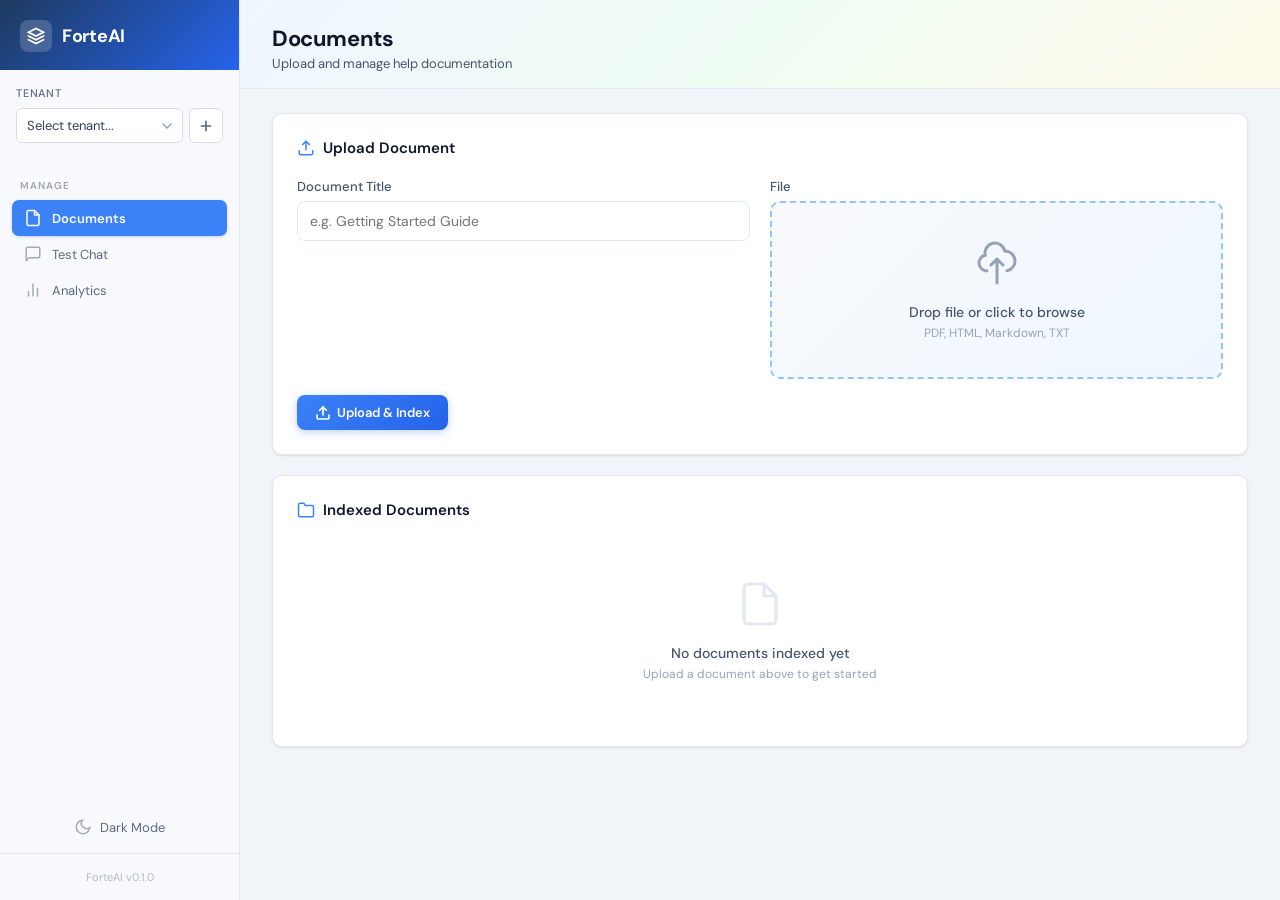
==== commit a8ce387a: "Improves widget output formatting Replaces the custom markdown renderer with marked.js and DOMPurify" ====
--- a/admin/index.html
+++ b/admin/index.html
@@ -10,764 +10,7 @@
     </script>
     <link rel="preconnect" href="https://fonts.googleapis.com">
     <link href="https://fonts.googleapis.com/css2?family=DM+Sans:ital,opsz,wght@0,9..40,300;0,9..40,400;0,9..40,500;0,9..40,600;0,9..40,700;1,9..40,400&display=swap" rel="stylesheet">
-    <style>
-        :root {
-            /* Sidebar — light: vibrant with colored brand */
-            --sidebar-bg: #f8f9fc;
-            --sidebar-border: #e2e6f0;
-            --sidebar-hover: #eef1f8;
-            --sidebar-active: #3b82f6;
-            --sidebar-text: #5c6a82;
-            --sidebar-text-active: #1e293b;
-            --sidebar-active-text: #ffffff;
-            --sidebar-brand-bg: linear-gradient(135deg, #1e3a5f, #2563eb);
-            --sidebar-brand-color: #ffffff;
-            --sidebar-select-bg: #ffffff;
-            --sidebar-select-border: #d8dde8;
-            --sidebar-select-text: #334155;
-            --sidebar-section-label: #9ca3b4;
-            --sidebar-footer-color: #b0b8c9;
-            /* Main content */
-            --accent: #3b82f6;
-            --accent-hover: #2563eb;
-            --content-bg: #f1f5f9;
-            --card-bg: #ffffff;
-            --card-border: #e2e8f0;
-            --text-primary: #0f172a;
-            --text-secondary: #475569;
-            --text-muted: #94a3b8;
-            --success: #10b981;
-            --success-bg: #ecfdf5;
-            --warning: #f59e0b;
-            --warning-bg: #fffbeb;
-            --danger: #ef4444;
-            --danger-bg: #fef2f2;
-            --info: #3b82f6;
-            --info-bg: #eff6ff;
-            --radius: 10px;
-            --shadow-sm: 0 1px 2px rgba(0,0,0,0.04), 0 1px 3px rgba(0,0,0,0.06);
-            --shadow-md: 0 4px 6px rgba(0,0,0,0.04), 0 2px 4px rgba(0,0,0,0.06);
-            --input-bg: #ffffff;
-        }
-
-        [data-theme="dark"] {
-            /* Sidebar — dark: deep navy */
-            --sidebar-bg: #0c1222;
-            --sidebar-border: #1a2332;
-            --sidebar-hover: #162032;
-            --sidebar-active: #3b82f6;
-            --sidebar-text: #5c6e8a;
-            --sidebar-text-active: #cbd5e1;
-            --sidebar-active-text: #ffffff;
-            --sidebar-brand-bg: linear-gradient(135deg, #0a1628, #111d33);
-            --sidebar-brand-color: #e2e8f0;
-            --sidebar-select-bg: #162032;
-            --sidebar-select-border: #1e2d42;
-            --sidebar-select-text: #94a3b8;
-            --sidebar-section-label: #445570;
-            --sidebar-footer-color: #334155;
-            /* Main content */
-            --content-bg: #0f172a;
-            --card-bg: #1e293b;
-            --card-border: #334155;
-            --text-primary: #f1f5f9;
-            --text-secondary: #94a3b8;
-            --text-muted: #64748b;
-            --success-bg: rgba(16,185,129,0.1);
-            --warning-bg: rgba(245,158,11,0.1);
-            --danger-bg: rgba(239,68,68,0.1);
-            --info-bg: rgba(59,130,246,0.1);
-            --shadow-sm: 0 1px 2px rgba(0,0,0,0.2), 0 1px 3px rgba(0,0,0,0.25);
-            --shadow-md: 0 4px 6px rgba(0,0,0,0.2), 0 2px 4px rgba(0,0,0,0.25);
-            --input-bg: #1e293b;
-        }
-
-        /* ═══ LIGHT MODE COLOR OVERRIDES ═══ */
-        :root .topbar {
-            background: linear-gradient(135deg, #eff6ff 0%, #f0fdf4 50%, #fffbeb 100%);
-            border-bottom: 1px solid #e2e8f0;
-        }
-
-        :root .stat-card.stat-total { background: linear-gradient(135deg, #eff6ff, #dbeafe); border-color: #bfdbfe; }
-        :root .stat-card.stat-answered { background: linear-gradient(135deg, #ecfdf5, #d1fae5); border-color: #a7f3d0; }
-        :root .stat-card.stat-unanswered { background: linear-gradient(135deg, #fffbeb, #fef3c7); border-color: #fde68a; }
-
-        :root .card-title svg { color: var(--accent); }
-
-        :root .dropzone {
-            background: linear-gradient(135deg, #f8fafc, #eff6ff);
-            border-color: #93c5fd;
-        }
-        :root .dropzone:hover { background: linear-gradient(135deg, #eff6ff, #dbeafe); border-color: var(--accent); }
-        :root .dropzone.has-file { background: linear-gradient(135deg, #eff6ff, #dbeafe); }
-
-        :root .btn-primary {
-            background: linear-gradient(135deg, #3b82f6, #2563eb);
-            box-shadow: 0 2px 8px rgba(37,99,235,0.3);
-        }
-        :root .btn-primary:hover { background: linear-gradient(135deg, #2563eb, #1d4ed8); box-shadow: 0 4px 12px rgba(37,99,235,0.4); }
-
-        :root .chat-msg-assistant { background: linear-gradient(135deg, #f8fafc, #eff6ff); border-color: #c7d8f0; }
-
-        :root .doc-icon.pdf { background: linear-gradient(135deg, #fef2f2, #fecaca); }
-        :root .doc-icon.md { background: linear-gradient(135deg, #f0fdf4, #bbf7d0); }
-        :root .doc-icon.html { background: linear-gradient(135deg, #fff7ed, #fed7aa); }
-        :root .doc-icon.txt { background: linear-gradient(135deg, #f1f5f9, #e2e8f0); }
-
-        :root .question-badge { width: 8px; height: 8px; background: linear-gradient(135deg, #f59e0b, #ef4444); }
-
-        /* ═══ DARK MODE OVERRIDES ═══ */
-        [data-theme="dark"] .topbar { background: none; border-bottom: none; margin: 0; padding: 20px 32px 0; }
-        [data-theme="dark"] .upload-status.processing { color: #fbbf24; }
-        [data-theme="dark"] .upload-status.success { color: #34d399; }
-        [data-theme="dark"] .upload-status.error { color: #f87171; }
-        [data-theme="dark"] .doc-icon.pdf { background: rgba(220,38,38,0.15); }
-        [data-theme="dark"] .doc-icon.md { background: rgba(22,163,106,0.15); }
-        [data-theme="dark"] .doc-icon.html { background: rgba(234,88,12,0.15); }
-        [data-theme="dark"] .doc-icon.txt { background: rgba(71,85,105,0.2); color: #94a3b8; }
-        [data-theme="dark"] .stat-card.stat-total { background: var(--card-bg); border-color: var(--card-border); }
-        [data-theme="dark"] .stat-card.stat-answered { background: var(--card-bg); border-color: var(--card-border); }
-        [data-theme="dark"] .stat-card.stat-unanswered { background: var(--card-bg); border-color: var(--card-border); }
-        [data-theme="dark"] .card-title svg { color: var(--text-muted); }
-        [data-theme="dark"] .dropzone { background: var(--content-bg); border-color: var(--card-border); }
-        [data-theme="dark"] .dropzone:hover { background: var(--info-bg); border-color: var(--accent); }
-        [data-theme="dark"] .dropzone.has-file { background: var(--info-bg); border-color: var(--accent); }
-        [data-theme="dark"] .btn-primary { background: var(--accent); box-shadow: 0 1px 2px rgba(59,130,246,0.3); }
-        [data-theme="dark"] .btn-primary:hover { background: var(--accent-hover); }
-        [data-theme="dark"] .chat-msg-assistant { background: var(--content-bg); border-color: var(--card-border); }
-        [data-theme="dark"] .question-badge { background: var(--warning); }
-
-        * { box-sizing: border-box; margin: 0; padding: 0; }
-
-        body {
-            font-family: 'DM Sans', system-ui, sans-serif;
-            background: var(--content-bg);
-            color: var(--text-primary);
-            display: flex;
-            min-height: 100vh;
-            font-size: 14px;
-            -webkit-font-smoothing: antialiased;
-            transition: background 0.25s ease, color 0.25s ease;
-        }
-
-        .sidebar, .card, .stat-card, .form-input, .chat-input-row input, .chat-msg-assistant, .dropzone, .upload-status {
-            transition: background 0.25s ease, border-color 0.25s ease, color 0.25s ease;
-        }
-
-        /* ═══════ SIDEBAR ═══════ */
-        .sidebar {
-            width: 240px;
-            background: var(--sidebar-bg);
-            border-right: 1px solid var(--sidebar-border);
-            display: flex;
-            flex-direction: column;
-            flex-shrink: 0;
-            position: fixed;
-            top: 0;
-            left: 0;
-            bottom: 0;
-            z-index: 100;
-        }
-
-        .sidebar-brand {
-            padding: 20px 20px 18px;
-            background: var(--sidebar-brand-bg);
-        }
-
-        .sidebar-brand h1 {
-            font-size: 18px;
-            font-weight: 700;
-            color: #ffffff;
-            letter-spacing: -0.3px;
-            display: flex;
-            align-items: center;
-            gap: 10px;
-        }
-
-        .brand-icon {
-            width: 32px;
-            height: 32px;
-            background: rgba(255,255,255,0.18);
-            border-radius: 8px;
-            display: flex;
-            align-items: center;
-            justify-content: center;
-            font-size: 16px;
-            color: #fff;
-            flex-shrink: 0;
-            backdrop-filter: blur(4px);
-        }
-
-        .sidebar-tenant {
-            padding: 16px 16px 12px;
-        }
-
-        .sidebar-tenant label {
-            font-size: 11px;
-            text-transform: uppercase;
-            letter-spacing: 0.8px;
-            color: var(--sidebar-text);
-            display: block;
-            margin-bottom: 8px;
-            font-weight: 500;
-        }
-
-        .sidebar-tenant select {
-            width: 100%;
-            padding: 8px 10px;
-            background: var(--sidebar-select-bg);
-            border: 1px solid var(--sidebar-select-border);
-            border-radius: 6px;
-            color: var(--sidebar-select-text);
-            font-size: 13px;
-            font-family: inherit;
-            outline: none;
-            cursor: pointer;
-            appearance: none;
-            background-image: url("data:image/svg+xml,%3Csvg width='10' height='6' viewBox='0 0 10 6' fill='none' xmlns='http://www.w3.org/2000/svg'%3E%3Cpath d='M1 1l4 4 4-4' stroke='%2394a3b8' stroke-width='1.5' stroke-linecap='round'/%3E%3C/svg%3E");
-            background-repeat: no-repeat;
-            background-position: right 10px center;
-        }
-
-        .sidebar-tenant select:focus { border-color: var(--accent); }
-
-        .sidebar-nav {
-            padding: 8px 12px;
-            flex: 1;
-        }
-
-        .nav-section-label {
-            font-size: 10px;
-            text-transform: uppercase;
-            letter-spacing: 1px;
-            color: var(--sidebar-section-label);
-            padding: 16px 8px 8px;
-            font-weight: 600;
-        }
-
-        .nav-item {
-            display: flex;
-            align-items: center;
-            gap: 10px;
-            padding: 9px 12px;
-            border-radius: 7px;
-            color: var(--sidebar-text);
-            cursor: pointer;
-            font-size: 13px;
-            font-weight: 400;
-            transition: all 0.15s ease;
-            border: none;
-            background: none;
-            width: 100%;
-            text-align: left;
-            font-family: inherit;
-        }
-
-        .nav-item:hover {
-            background: var(--sidebar-hover);
-            color: var(--sidebar-text-active);
-        }
-
-        .nav-item.active {
-            background: var(--sidebar-active);
-            color: var(--sidebar-active-text);
-            font-weight: 600;
-            box-shadow: 0 1px 3px rgba(59,130,246,0.3);
-        }
-
-        .nav-item svg {
-            width: 18px;
-            height: 18px;
-            flex-shrink: 0;
-            opacity: 0.55;
-        }
-
-        .nav-item:hover svg { opacity: 0.85; }
-        .nav-item.active svg { opacity: 1; }
-
-        .sidebar-footer {
-            padding: 16px;
-            border-top: 1px solid var(--sidebar-border);
-            font-size: 11px;
-            color: var(--sidebar-footer-color);
-            text-align: center;
-        }
-
-        /* ═══════ MAIN CONTENT ═══════ */
-        .main {
-            margin-left: 240px;
-            flex: 1;
-            min-height: 100vh;
-        }
-
-        .topbar {
-            padding: 24px 32px 16px;
-        }
-
-        .page-title {
-            font-size: 22px;
-            font-weight: 700;
-            color: var(--text-primary);
-            letter-spacing: -0.4px;
-        }
-
-        .page-subtitle {
-            font-size: 13px;
-            color: var(--text-secondary);
-            margin-top: 2px;
-        }
-
-        .content {
-            padding: 24px 32px 40px;
-        }
-
-        .tab-content { display: none; }
-        .tab-content.active {
-            display: block;
-            animation: fadeUp 0.3s ease;
-        }
-
-        @keyframes fadeUp {
-            from { opacity: 0; transform: translateY(8px); }
-            to { opacity: 1; transform: translateY(0); }
-        }
-
-        /* ═══════ CARDS ═══════ */
-        .card {
-            background: var(--card-bg);
-            border-radius: var(--radius);
-            border: 1px solid var(--card-border);
-            padding: 24px;
-            margin-bottom: 20px;
-            box-shadow: var(--shadow-sm);
-        }
-
-        .card-header {
-            display: flex;
-            align-items: center;
-            justify-content: space-between;
-            margin-bottom: 20px;
-        }
-
-        .card-title {
-            font-size: 15px;
-            font-weight: 600;
-            color: var(--text-primary);
-            display: flex;
-            align-items: center;
-            gap: 8px;
-        }
-
-        .card-title svg {
-            width: 18px;
-            height: 18px;
-            color: var(--text-muted);
-        }
-
-        /* ═══════ STATS ═══════ */
-        .stats-grid {
-            display: grid;
-            grid-template-columns: repeat(3, 1fr);
-            gap: 16px;
-            margin-bottom: 20px;
-        }
-
-        .stat-card {
-            background: var(--card-bg);
-            border-radius: var(--radius);
-            border: 1px solid var(--card-border);
-            padding: 20px;
-            box-shadow: var(--shadow-sm);
-            position: relative;
-            overflow: hidden;
-        }
-
-        .stat-card::before {
-            content: '';
-            position: absolute;
-            top: 0;
-            left: 0;
-            right: 0;
-            height: 3px;
-        }
-
-        .stat-card.stat-total::before { background: var(--info); }
-        .stat-card.stat-answered::before { background: var(--success); }
-        .stat-card.stat-unanswered::before { background: var(--warning); }
-
-        .stat-label {
-            font-size: 12px;
-            font-weight: 500;
-            color: var(--text-secondary);
-            text-transform: uppercase;
-            letter-spacing: 0.5px;
-            margin-bottom: 8px;
-        }
-
-        .stat-value {
-            font-size: 36px;
-            font-weight: 700;
-            letter-spacing: -1px;
-            line-height: 1;
-        }
-
-        .stat-total .stat-value { color: var(--info); }
-        .stat-answered .stat-value { color: var(--success); }
-        .stat-unanswered .stat-value { color: var(--warning); }
-
-        /* ═══════ UPLOAD ═══════ */
-        .upload-row {
-            display: grid;
-            grid-template-columns: 1fr 1fr;
-            gap: 20px;
-        }
-
-        .form-label {
-            font-size: 13px;
-            font-weight: 500;
-            color: var(--text-secondary);
-            margin-bottom: 6px;
-            display: block;
-        }
-
-        .form-input {
-            width: 100%;
-            padding: 10px 12px;
-            border: 1px solid var(--card-border);
-            border-radius: 8px;
-            font-size: 14px;
-            font-family: inherit;
-            color: var(--text-primary);
-            background: var(--input-bg);
-            outline: none;
-            transition: border-color 0.15s;
-        }
-
-        .form-input:focus { border-color: var(--accent); box-shadow: 0 0 0 3px rgba(59,130,246,0.1); }
-
-        .dropzone {
-            border: 2px dashed var(--card-border);
-            border-radius: var(--radius);
-            padding: 36px 24px;
-            text-align: center;
-            cursor: pointer;
-            transition: all 0.2s ease;
-            background: var(--content-bg);
-        }
-
-        .dropzone:hover { border-color: var(--accent); background: var(--info-bg); }
-        .dropzone.has-file { border-color: var(--accent); border-style: solid; background: var(--info-bg); }
-        .dropzone.drag-over { border-color: var(--accent); background: var(--info-bg); transform: scale(1.01); }
-
-        .dropzone-icon {
-            width: 48px;
-            height: 48px;
-            margin: 0 auto 12px;
-            color: var(--text-muted);
-            transition: color 0.2s;
-        }
-
-        .dropzone:hover .dropzone-icon { color: var(--accent); }
-        .dropzone.has-file .dropzone-icon { color: var(--accent); }
-
-        .dropzone-text {
-            font-size: 14px;
-            color: var(--text-secondary);
-            font-weight: 500;
-        }
-
-        .dropzone-hint {
-            font-size: 12px;
-            color: var(--text-muted);
-            margin-top: 4px;
-        }
-
-        .dropzone-file-name {
-            font-size: 14px;
-            font-weight: 600;
-            color: var(--text-primary);
-            word-break: break-all;
-        }
-
-        .dropzone-file-size {
-            font-size: 12px;
-            color: var(--text-muted);
-            margin-top: 2px;
-        }
-
-        .dropzone-change {
-            font-size: 12px;
-            color: var(--accent);
-            margin-top: 6px;
-        }
-
-        .upload-actions {
-            display: flex;
-            align-items: center;
-            gap: 12px;
-            margin-top: 16px;
-        }
-
-        .upload-status {
-            font-size: 13px;
-            padding: 10px 14px;
-            border-radius: 8px;
-            display: none;
-            margin-top: 12px;
-            font-weight: 500;
-        }
-
-        .upload-status.processing { display: flex; align-items: center; gap: 8px; background: var(--warning-bg); color: #92400e; }
-        .upload-status.success { display: block; background: var(--success-bg); color: #065f46; }
-        .upload-status.error { display: block; background: var(--danger-bg); color: #991b1b; }
-
-        .upload-status .spinner-sm {
-            width: 14px;
-            height: 14px;
-            border: 2px solid rgba(146,64,14,0.2);
-            border-top-color: #92400e;
-            border-radius: 50%;
-            animation: spin 0.6s linear infinite;
-            flex-shrink: 0;
-        }
-
-        /* ═══════ BUTTONS ═══════ */
-        .btn {
-            padding: 9px 18px;
-            border: none;
-            border-radius: 8px;
-            font-size: 13px;
-            font-weight: 600;
-            cursor: pointer;
-            font-family: inherit;
-            transition: all 0.15s ease;
-            display: inline-flex;
-            align-items: center;
-            gap: 6px;
-        }
-
-        .btn-primary {
-            background: var(--accent);
-            color: #fff;
-            box-shadow: 0 1px 2px rgba(59,130,246,0.3);
-        }
-        .btn-primary:hover { background: var(--accent-hover); box-shadow: 0 2px 4px rgba(59,130,246,0.4); }
-
-        .btn-ghost {
-            background: transparent;
-            color: var(--danger);
-            padding: 6px 10px;
-            font-size: 12px;
-        }
-        .btn-ghost:hover { background: var(--danger-bg); }
-
-        .btn:disabled { opacity: 0.6; cursor: not-allowed; pointer-events: none; }
-
-        .btn-loading {
-            position: relative;
-            color: transparent !important;
-        }
-        .btn-loading::after {
-            content: '';
-            position: absolute;
-            width: 16px;
-            height: 16px;
-            border: 2px solid rgba(255,255,255,0.3);
-            border-top-color: #fff;
-            border-radius: 50%;
-            animation: spin 0.6s linear infinite;
-        }
-
-        @keyframes spin { to { transform: rotate(360deg); } }
-
-        /* ═══════ DOCUMENT LIST ═══════ */
-        .doc-list {
-            list-style: none;
-        }
-
-        .doc-item {
-            display: flex;
-            align-items: center;
-            justify-content: space-between;
-            padding: 14px 0;
-            border-bottom: 1px solid var(--content-bg);
-        }
-
-        .doc-item:last-child { border-bottom: none; }
-
-        .doc-item-left {
-            display: flex;
-            align-items: center;
-            gap: 12px;
-        }
-
-        .doc-icon {
-            width: 36px;
-            height: 36px;
-            border-radius: 8px;
-            display: flex;
-            align-items: center;
-            justify-content: center;
-            font-size: 11px;
-            font-weight: 700;
-            text-transform: uppercase;
-            flex-shrink: 0;
-        }
-
-        .doc-icon.pdf { background: #fef2f2; color: #dc2626; }
-        .doc-icon.md { background: #f0fdf4; color: #16a34a; }
-        .doc-icon.html { background: #fff7ed; color: #ea580c; }
-        .doc-icon.txt { background: #f1f5f9; color: #475569; }
-
-        .doc-title { font-weight: 500; font-size: 14px; color: var(--text-primary); }
-        .doc-meta { font-size: 12px; color: var(--text-muted); margin-top: 1px; }
-
-        .empty-state {
-            text-align: center;
-            padding: 40px 20px;
-            color: var(--text-muted);
-        }
-
-        .empty-state-icon {
-            width: 48px;
-            height: 48px;
-            margin: 0 auto 12px;
-            color: var(--card-border);
-        }
-
-        .empty-state-text {
-            font-size: 14px;
-            font-weight: 500;
-            color: var(--text-secondary);
-        }
-
-        .empty-state-hint {
-            font-size: 12px;
-            color: var(--text-muted);
-            margin-top: 4px;
-        }
-
-        /* ═══════ TEST CHAT ═══════ */
-        .chat-container {
-            height: 520px;
-            display: flex;
-            flex-direction: column;
-        }
-
-        .chat-messages {
-            flex: 1;
-            overflow-y: auto;
-            padding: 16px 0;
-            display: flex;
-            flex-direction: column;
-            gap: 10px;
-        }
-
-        .chat-msg {
-            max-width: 80%;
-            padding: 10px 14px;
-            border-radius: 12px;
-            font-size: 14px;
-            line-height: 1.55;
-            word-wrap: break-word;
-            animation: fadeUp 0.2s ease;
-        }
-
-        .chat-msg-user {
-            align-self: flex-end;
-            background: var(--accent);
-            color: #fff;
-            border-bottom-right-radius: 4px;
-        }
-
-        .chat-msg-assistant {
-            align-self: flex-start;
-            background: var(--content-bg);
-            color: var(--text-primary);
-            border: 1px solid var(--card-border);
-            border-bottom-left-radius: 4px;
-        }
-
-        .chat-msg-assistant img {
-            max-width: 100%;
-            max-height: 200px;
-            border-radius: 6px;
-            margin-top: 8px;
-            cursor: pointer;
-            border: 1px solid var(--card-border);
-        }
-
-        .chat-empty {
-            flex: 1;
-            display: flex;
-            flex-direction: column;
-            align-items: center;
-            justify-content: center;
-            color: var(--text-muted);
-            gap: 8px;
-        }
-
-        .chat-empty-icon {
-            width: 56px;
-            height: 56px;
-            color: var(--card-border);
-        }
-
-        .chat-input-row {
-            display: flex;
-            gap: 8px;
-            margin-top: 12px;
-            padding-top: 12px;
-            border-top: 1px solid var(--card-border);
-        }
-
-        .chat-input-row input {
-            flex: 1;
-            padding: 10px 14px;
-            border: 1px solid var(--card-border);
-            border-radius: 8px;
-            font-size: 14px;
-            font-family: inherit;
-            color: var(--text-primary);
-            background: var(--input-bg);
-            outline: none;
-            transition: border-color 0.15s;
-        }
-
-        .chat-input-row input:focus { border-color: var(--accent); box-shadow: 0 0 0 3px rgba(59,130,246,0.1); }
-
-        /* ═══════ QUESTIONS LIST ═══════ */
-        .question-item {
-            display: flex;
-            align-items: flex-start;
-            gap: 10px;
-            padding: 12px 0;
-            border-bottom: 1px solid var(--content-bg);
-        }
-
-        .question-item:last-child { border-bottom: none; }
-
-        .question-badge {
-            width: 6px;
-            height: 6px;
-            border-radius: 50%;
-            background: var(--warning);
-            margin-top: 7px;
-            flex-shrink: 0;
-        }
-
-        .question-text { font-size: 14px; color: var(--text-primary); }
-        .question-time { font-size: 11px; color: var(--text-muted); margin-top: 2px; }
-
-        /* ═══════ RESPONSIVE ═══════ */
-        @media (max-width: 768px) {
-            .sidebar { width: 0; overflow: hidden; }
-            .main { margin-left: 0; }
-            .stats-grid { grid-template-columns: 1fr; }
-            .upload-row { grid-template-columns: 1fr; }
-            .content { padding: 16px; }
-        }
-    </style>
+    <link rel="stylesheet" href="styles.css">
 </head>
 <body>
 
@@ -784,9 +27,14 @@
 
         <div class="sidebar-tenant">
             <label>Tenant</label>
-            <select id="tenantSelect">
-                <option value="">Select tenant...</option>
-            </select>
+            <div class="sidebar-tenant-row">
+                <select id="tenantSelect">
+                    <option value="">Select tenant...</option>
+                </select>
+                <button class="btn-add-tenant" id="btnAddTenant" title="Create new tenant">
+                    <svg width="16" height="16" viewBox="0 0 24 24" fill="none" stroke="currentColor" stroke-width="2.5" stroke-linecap="round"><line x1="12" y1="5" x2="12" y2="19"/><line x1="5" y1="12" x2="19" y2="12"/></svg>
+                </button>
+            </div>
         </div>
 
         <nav class="sidebar-nav">
@@ -814,6 +62,77 @@
         </div>
         <div class="sidebar-footer">ForteAI v0.1.0</div>
     </aside>
+
+    <!-- CREATE TENANT MODAL -->
+    <div class="modal-overlay" id="tenantModal">
+        <div class="modal">
+            <div class="modal-header">
+                <h2>Create Tenant</h2>
+                <button class="modal-close" id="tenantModalClose">
+                    <svg width="18" height="18" viewBox="0 0 24 24" fill="none" stroke="currentColor" stroke-width="2" stroke-linecap="round"><line x1="18" y1="6" x2="6" y2="18"/><line x1="6" y1="6" x2="18" y2="18"/></svg>
+                </button>
+            </div>
+            <div class="modal-body">
+                <div id="tenantCreateStatus" class="modal-status"></div>
+
+                <div class="form-row">
+                    <div class="form-group">
+                        <label class="form-label">Tenant ID</label>
+                        <input type="text" id="newTenantId" class="form-input" placeholder="e.g. chirocloud" />
+                        <div class="form-hint">Lowercase, no spaces. Used as the API key.</div>
+                    </div>
+                    <div class="form-group">
+                        <label class="form-label">Display Name</label>
+                        <input type="text" id="newTenantName" class="form-input" placeholder="e.g. ChiroCloud" />
+                    </div>
+                </div>
+
+                <div class="form-group">
+                    <label class="form-label">Welcome Message</label>
+                    <input type="text" id="newTenantWelcome" class="form-input" placeholder="Hi! How can I help you?" />
+                </div>
+
+                <div class="form-group">
+                    <label class="form-label">Primary Color</label>
+                    <div class="color-input-wrap">
+                        <input type="color" id="newTenantColorPicker" value="#0066cc" />
+                        <input type="text" id="newTenantColor" class="form-input" value="#0066cc" placeholder="#0066cc" />
+                    </div>
+                </div>
+
+                <div class="form-group">
+                    <label class="form-label">Modes</label>
+                    <div class="toggle-row">
+                        <div>
+                            <div class="toggle-label">Help Mode</div>
+                            <div class="toggle-desc">RAG over uploaded documentation</div>
+                        </div>
+                        <label class="toggle-switch">
+                            <input type="checkbox" id="newTenantHelp" checked />
+                            <span class="toggle-slider"></span>
+                        </label>
+                    </div>
+                    <div class="toggle-row">
+                        <div>
+                            <div class="toggle-label">Data Mode</div>
+                            <div class="toggle-desc">LLM function calling against APIs</div>
+                        </div>
+                        <label class="toggle-switch">
+                            <input type="checkbox" id="newTenantData" />
+                            <span class="toggle-slider"></span>
+                        </label>
+                    </div>
+                </div>
+            </div>
+            <div class="modal-footer">
+                <button class="btn btn-secondary" id="tenantModalCancel">Cancel</button>
+                <button class="btn btn-primary" id="tenantCreateBtn">
+                    <svg width="16" height="16" viewBox="0 0 24 24" fill="none" stroke="currentColor" stroke-width="2.5" stroke-linecap="round"><line x1="12" y1="5" x2="12" y2="19"/><line x1="5" y1="12" x2="19" y2="12"/></svg>
+                    Create Tenant
+                </button>
+            </div>
+        </div>
+    </div>
 
     <!-- MAIN -->
     <main class="main">
@@ -1033,17 +352,27 @@
         });
 
         // ═══ TENANTS ═══
-        fetch(API_BASE + "/api/tenants/")
-            .then(function (r) { return r.json(); })
-            .then(function (data) {
-                var sel = document.getElementById("tenantSelect");
-                (data.tenants || []).forEach(function (t) {
-                    var opt = document.createElement("option");
-                    opt.value = t.tenant_id;
-                    opt.textContent = t.display_name || t.tenant_id;
-                    sel.appendChild(opt);
+        function loadTenants() {
+            return fetch(API_BASE + "/api/tenants/")
+                .then(function (r) { return r.json(); })
+                .then(function (data) {
+                    var sel = document.getElementById("tenantSelect");
+                    var prev = sel.value;
+                    sel.innerHTML = '<option value="">Select tenant...</option>';
+                    (data.tenants || []).forEach(function (t) {
+                        var opt = document.createElement("option");
+                        opt.value = t.tenant_id;
+                        opt.textContent = t.display_name || t.tenant_id;
+                        sel.appendChild(opt);
+                    });
+                    if (prev) {
+                        sel.value = prev;
+                    }
+                    return data.tenants || [];
                 });
-            });
+        }
+
+        loadTenants();
 
         document.getElementById("tenantSelect").addEventListener("change", function () {
             currentTenant = this.value;
@@ -1051,6 +380,122 @@
                 loadDocuments();
                 loadAnalytics();
             }
+        });
+
+        // ═══ CREATE TENANT MODAL ═══
+        var tenantModal = document.getElementById("tenantModal");
+
+        function openTenantModal() {
+            tenantModal.classList.add("open");
+            setTenantCreateStatus("", "");
+            document.getElementById("newTenantId").value = "";
+            document.getElementById("newTenantName").value = "";
+            document.getElementById("newTenantWelcome").value = "";
+            document.getElementById("newTenantColor").value = "#0066cc";
+            document.getElementById("newTenantColorPicker").value = "#0066cc";
+            document.getElementById("newTenantHelp").checked = true;
+            document.getElementById("newTenantData").checked = false;
+            setTimeout(function () { document.getElementById("newTenantId").focus(); }, 150);
+        }
+
+        function closeTenantModal() {
+            tenantModal.classList.remove("open");
+        }
+
+        document.getElementById("btnAddTenant").addEventListener("click", openTenantModal);
+        document.getElementById("tenantModalClose").addEventListener("click", closeTenantModal);
+        document.getElementById("tenantModalCancel").addEventListener("click", closeTenantModal);
+
+        tenantModal.addEventListener("click", function (e) {
+            if (e.target === tenantModal) closeTenantModal();
+        });
+
+        document.addEventListener("keydown", function (e) {
+            if (e.key === "Escape" && tenantModal.classList.contains("open")) closeTenantModal();
+        });
+
+        // Sync color picker <-> text input
+        document.getElementById("newTenantColorPicker").addEventListener("input", function () {
+            document.getElementById("newTenantColor").value = this.value;
+        });
+
+        document.getElementById("newTenantColor").addEventListener("input", function () {
+            if (/^#[0-9a-fA-F]{6}$/.test(this.value)) {
+                document.getElementById("newTenantColorPicker").value = this.value;
+            }
+        });
+
+        // Auto-slug tenant ID from display name
+        document.getElementById("newTenantName").addEventListener("input", function () {
+            var idField = document.getElementById("newTenantId");
+            if (!idField.dataset.manual) {
+                idField.value = this.value.toLowerCase().replace(/[^a-z0-9]+/g, "-").replace(/^-|-$/g, "");
+            }
+        });
+
+        document.getElementById("newTenantId").addEventListener("input", function () {
+            this.dataset.manual = "1";
+        });
+
+        function setTenantCreateStatus(msg, type) {
+            var el = document.getElementById("tenantCreateStatus");
+            if (!type) { el.className = "modal-status"; el.textContent = ""; return; }
+            el.textContent = msg;
+            el.className = "modal-status " + type;
+        }
+
+        document.getElementById("tenantCreateBtn").addEventListener("click", function () {
+            var btn = this;
+            var tenantId = document.getElementById("newTenantId").value.trim();
+            var displayName = document.getElementById("newTenantName").value.trim();
+
+            if (!tenantId || !displayName) {
+                setTenantCreateStatus("Tenant ID and Display Name are required.", "error");
+                return;
+            }
+
+            if (!/^[a-z0-9][a-z0-9-]*[a-z0-9]$|^[a-z0-9]$/.test(tenantId)) {
+                setTenantCreateStatus("Tenant ID must be lowercase letters, numbers, and hyphens only.", "error");
+                return;
+            }
+
+            var payload = {
+                tenant_id: tenantId,
+                display_name: displayName,
+                welcome_message: document.getElementById("newTenantWelcome").value.trim() || "Hi! How can I help you?",
+                primary_color: document.getElementById("newTenantColor").value.trim() || "#0066cc",
+                help_mode_enabled: document.getElementById("newTenantHelp").checked,
+                data_mode_enabled: document.getElementById("newTenantData").checked
+            };
+
+            btn.disabled = true;
+            btn.classList.add("btn-loading");
+
+            fetch(API_BASE + "/api/tenants/create", {
+                method: "POST",
+                headers: { "Content-Type": "application/json" },
+                body: JSON.stringify(payload)
+            })
+            .then(function (r) {
+                if (!r.ok) throw new Error("Failed (HTTP " + r.status + ")");
+                return r.json();
+            })
+            .then(function () {
+                setTenantCreateStatus("Tenant '" + displayName + "' created successfully.", "success");
+                loadTenants().then(function () {
+                    document.getElementById("tenantSelect").value = tenantId;
+                    currentTenant = tenantId;
+                });
+                setTimeout(closeTenantModal, 1200);
+            })
+            .catch(function (err) {
+                setTenantCreateStatus("Error: " + err.message, "error");
+            })
+            .finally(function () {
+                btn.disabled = false;
+                btn.classList.remove("btn-loading");
+                document.getElementById("newTenantId").dataset.manual = "";
+            });
         });
 
         // ═══ DOCUMENTS ═══
--- a/admin/styles.css
+++ b/admin/styles.css
@@ -0,0 +1,1024 @@
+/* ═══════════════════════════════════════════
+   ForteAI Admin Dashboard — styles.css
+   ═══════════════════════════════════════════ */
+
+:root {
+    /* Sidebar — light */
+    --sidebar-bg: #f8f9fc;
+    --sidebar-border: #e2e6f0;
+    --sidebar-hover: #eef1f8;
+    --sidebar-active: #3b82f6;
+    --sidebar-text: #5c6a82;
+    --sidebar-text-active: #1e293b;
+    --sidebar-active-text: #ffffff;
+    --sidebar-brand-bg: linear-gradient(135deg, #1e3a5f, #2563eb);
+    --sidebar-brand-color: #ffffff;
+    --sidebar-select-bg: #ffffff;
+    --sidebar-select-border: #d8dde8;
+    --sidebar-select-text: #334155;
+    --sidebar-section-label: #9ca3b4;
+    --sidebar-footer-color: #b0b8c9;
+    /* Main content */
+    --accent: #3b82f6;
+    --accent-hover: #2563eb;
+    --content-bg: #f1f5f9;
+    --card-bg: #ffffff;
+    --card-border: #e2e8f0;
+    --text-primary: #0f172a;
+    --text-secondary: #475569;
+    --text-muted: #94a3b8;
+    --success: #10b981;
+    --success-bg: #ecfdf5;
+    --warning: #f59e0b;
+    --warning-bg: #fffbeb;
+    --danger: #ef4444;
+    --danger-bg: #fef2f2;
+    --info: #3b82f6;
+    --info-bg: #eff6ff;
+    --radius: 10px;
+    --shadow-sm: 0 1px 2px rgba(0,0,0,0.04), 0 1px 3px rgba(0,0,0,0.06);
+    --shadow-md: 0 4px 6px rgba(0,0,0,0.04), 0 2px 4px rgba(0,0,0,0.06);
+    --input-bg: #ffffff;
+}
+
+[data-theme="dark"] {
+    /* Sidebar — dark */
+    --sidebar-bg: #0c1222;
+    --sidebar-border: #1a2332;
+    --sidebar-hover: #162032;
+    --sidebar-active: #3b82f6;
+    --sidebar-text: #5c6e8a;
+    --sidebar-text-active: #cbd5e1;
+    --sidebar-active-text: #ffffff;
+    --sidebar-brand-bg: linear-gradient(135deg, #0a1628, #111d33);
+    --sidebar-brand-color: #e2e8f0;
+    --sidebar-select-bg: #162032;
+    --sidebar-select-border: #1e2d42;
+    --sidebar-select-text: #94a3b8;
+    --sidebar-section-label: #445570;
+    --sidebar-footer-color: #334155;
+    /* Main content */
+    --content-bg: #0f172a;
+    --card-bg: #1e293b;
+    --card-border: #334155;
+    --text-primary: #f1f5f9;
+    --text-secondary: #94a3b8;
+    --text-muted: #64748b;
+    --success-bg: rgba(16,185,129,0.1);
+    --warning-bg: rgba(245,158,11,0.1);
+    --danger-bg: rgba(239,68,68,0.1);
+    --info-bg: rgba(59,130,246,0.1);
+    --shadow-sm: 0 1px 2px rgba(0,0,0,0.2), 0 1px 3px rgba(0,0,0,0.25);
+    --shadow-md: 0 4px 6px rgba(0,0,0,0.2), 0 2px 4px rgba(0,0,0,0.25);
+    --input-bg: #1e293b;
+}
+
+/* ═══ LIGHT MODE COLOR OVERRIDES ═══ */
+:root .topbar {
+    background: linear-gradient(135deg, #eff6ff 0%, #f0fdf4 50%, #fffbeb 100%);
+    border-bottom: 1px solid #e2e8f0;
+}
+
+:root .stat-card.stat-total { background: linear-gradient(135deg, #eff6ff, #dbeafe); border-color: #bfdbfe; }
+:root .stat-card.stat-answered { background: linear-gradient(135deg, #ecfdf5, #d1fae5); border-color: #a7f3d0; }
+:root .stat-card.stat-unanswered { background: linear-gradient(135deg, #fffbeb, #fef3c7); border-color: #fde68a; }
+
+:root .card-title svg { color: var(--accent); }
+
+:root .dropzone {
+    background: linear-gradient(135deg, #f8fafc, #eff6ff);
+    border-color: #93c5fd;
+}
+:root .dropzone:hover { background: linear-gradient(135deg, #eff6ff, #dbeafe); border-color: var(--accent); }
+:root .dropzone.has-file { background: linear-gradient(135deg, #eff6ff, #dbeafe); }
+
+:root .btn-primary {
+    background: linear-gradient(135deg, #3b82f6, #2563eb);
+    box-shadow: 0 2px 8px rgba(37,99,235,0.3);
+}
+:root .btn-primary:hover { background: linear-gradient(135deg, #2563eb, #1d4ed8); box-shadow: 0 4px 12px rgba(37,99,235,0.4); }
+
+:root .chat-msg-assistant { background: linear-gradient(135deg, #f8fafc, #eff6ff); border-color: #c7d8f0; }
+
+:root .doc-icon.pdf { background: linear-gradient(135deg, #fef2f2, #fecaca); }
+:root .doc-icon.md { background: linear-gradient(135deg, #f0fdf4, #bbf7d0); }
+:root .doc-icon.html { background: linear-gradient(135deg, #fff7ed, #fed7aa); }
+:root .doc-icon.txt { background: linear-gradient(135deg, #f1f5f9, #e2e8f0); }
+
+:root .question-badge { width: 8px; height: 8px; background: linear-gradient(135deg, #f59e0b, #ef4444); }
+
+/* ═══ DARK MODE OVERRIDES ═══ */
+[data-theme="dark"] .topbar { background: none; border-bottom: none; margin: 0; padding: 20px 32px 0; }
+[data-theme="dark"] .upload-status.processing { color: #fbbf24; }
+[data-theme="dark"] .upload-status.success { color: #34d399; }
+[data-theme="dark"] .upload-status.error { color: #f87171; }
+[data-theme="dark"] .doc-icon.pdf { background: rgba(220,38,38,0.15); }
+[data-theme="dark"] .doc-icon.md { background: rgba(22,163,106,0.15); }
+[data-theme="dark"] .doc-icon.html { background: rgba(234,88,12,0.15); }
+[data-theme="dark"] .doc-icon.txt { background: rgba(71,85,105,0.2); color: #94a3b8; }
+[data-theme="dark"] .stat-card.stat-total { background: var(--card-bg); border-color: var(--card-border); }
+[data-theme="dark"] .stat-card.stat-answered { background: var(--card-bg); border-color: var(--card-border); }
+[data-theme="dark"] .stat-card.stat-unanswered { background: var(--card-bg); border-color: var(--card-border); }
+[data-theme="dark"] .card-title svg { color: var(--text-muted); }
+[data-theme="dark"] .dropzone { background: var(--content-bg); border-color: var(--card-border); }
+[data-theme="dark"] .dropzone:hover { background: var(--info-bg); border-color: var(--accent); }
+[data-theme="dark"] .dropzone.has-file { background: var(--info-bg); border-color: var(--accent); }
+[data-theme="dark"] .btn-primary { background: var(--accent); box-shadow: 0 1px 2px rgba(59,130,246,0.3); }
+[data-theme="dark"] .btn-primary:hover { background: var(--accent-hover); }
+[data-theme="dark"] .chat-msg-assistant { background: var(--content-bg); border-color: var(--card-border); }
+[data-theme="dark"] .question-badge { background: var(--warning); }
+
+/* ═══════ RESET ═══════ */
+* { box-sizing: border-box; margin: 0; padding: 0; }
+
+body {
+    font-family: 'DM Sans', system-ui, sans-serif;
+    background: var(--content-bg);
+    color: var(--text-primary);
+    display: flex;
+    min-height: 100vh;
+    font-size: 14px;
+    -webkit-font-smoothing: antialiased;
+    transition: background 0.25s ease, color 0.25s ease;
+}
+
+.sidebar, .card, .stat-card, .form-input, .chat-input-row input, .chat-msg-assistant, .dropzone, .upload-status {
+    transition: background 0.25s ease, border-color 0.25s ease, color 0.25s ease;
+}
+
+/* ═══════ SIDEBAR ═══════ */
+.sidebar {
+    width: 240px;
+    background: var(--sidebar-bg);
+    border-right: 1px solid var(--sidebar-border);
+    display: flex;
+    flex-direction: column;
+    flex-shrink: 0;
+    position: fixed;
+    top: 0;
+    left: 0;
+    bottom: 0;
+    z-index: 100;
+}
+
+.sidebar-brand {
+    padding: 20px 20px 18px;
+    background: var(--sidebar-brand-bg);
+}
+
+.sidebar-brand h1 {
+    font-size: 18px;
+    font-weight: 700;
+    color: #ffffff;
+    letter-spacing: -0.3px;
+    display: flex;
+    align-items: center;
+    gap: 10px;
+}
+
+.brand-icon {
+    width: 32px;
+    height: 32px;
+    background: rgba(255,255,255,0.18);
+    border-radius: 8px;
+    display: flex;
+    align-items: center;
+    justify-content: center;
+    font-size: 16px;
+    color: #fff;
+    flex-shrink: 0;
+    backdrop-filter: blur(4px);
+}
+
+.sidebar-tenant {
+    padding: 16px 16px 12px;
+}
+
+.sidebar-tenant label {
+    font-size: 11px;
+    text-transform: uppercase;
+    letter-spacing: 0.8px;
+    color: var(--sidebar-text);
+    display: block;
+    margin-bottom: 8px;
+    font-weight: 500;
+}
+
+.sidebar-tenant select {
+    width: 100%;
+    padding: 8px 10px;
+    background: var(--sidebar-select-bg);
+    border: 1px solid var(--sidebar-select-border);
+    border-radius: 6px;
+    color: var(--sidebar-select-text);
+    font-size: 13px;
+    font-family: inherit;
+    outline: none;
+    cursor: pointer;
+    appearance: none;
+    background-image: url("data:image/svg+xml,%3Csvg width='10' height='6' viewBox='0 0 10 6' fill='none' xmlns='http://www.w3.org/2000/svg'%3E%3Cpath d='M1 1l4 4 4-4' stroke='%2394a3b8' stroke-width='1.5' stroke-linecap='round'/%3E%3C/svg%3E");
+    background-repeat: no-repeat;
+    background-position: right 10px center;
+}
+
+.sidebar-tenant select:focus { border-color: var(--accent); }
+
+/* Tenant selector row with + button */
+.sidebar-tenant-row {
+    display: flex;
+    gap: 6px;
+    align-items: stretch;
+}
+
+.sidebar-tenant-row select {
+    flex: 1;
+    min-width: 0;
+}
+
+.btn-add-tenant {
+    width: 34px;
+    flex-shrink: 0;
+    border: 1px solid var(--sidebar-select-border);
+    border-radius: 6px;
+    background: var(--sidebar-select-bg);
+    color: var(--sidebar-text);
+    font-size: 18px;
+    cursor: pointer;
+    display: flex;
+    align-items: center;
+    justify-content: center;
+    transition: all 0.15s ease;
+    font-family: inherit;
+    line-height: 1;
+}
+
+.btn-add-tenant:hover {
+    border-color: var(--accent);
+    color: var(--accent);
+    background: var(--info-bg);
+}
+
+.sidebar-nav {
+    padding: 8px 12px;
+    flex: 1;
+}
+
+.nav-section-label {
+    font-size: 10px;
+    text-transform: uppercase;
+    letter-spacing: 1px;
+    color: var(--sidebar-section-label);
+    padding: 16px 8px 8px;
+    font-weight: 600;
+}
+
+.nav-item {
+    display: flex;
+    align-items: center;
+    gap: 10px;
+    padding: 9px 12px;
+    border-radius: 7px;
+    color: var(--sidebar-text);
+    cursor: pointer;
+    font-size: 13px;
+    font-weight: 400;
+    transition: all 0.15s ease;
+    border: none;
+    background: none;
+    width: 100%;
+    text-align: left;
+    font-family: inherit;
+}
+
+.nav-item:hover {
+    background: var(--sidebar-hover);
+    color: var(--sidebar-text-active);
+}
+
+.nav-item.active {
+    background: var(--sidebar-active);
+    color: var(--sidebar-active-text);
+    font-weight: 600;
+    box-shadow: 0 1px 3px rgba(59,130,246,0.3);
+}
+
+.nav-item svg {
+    width: 18px;
+    height: 18px;
+    flex-shrink: 0;
+    opacity: 0.55;
+}
+
+.nav-item:hover svg { opacity: 0.85; }
+.nav-item.active svg { opacity: 1; }
+
+.sidebar-footer {
+    padding: 16px;
+    border-top: 1px solid var(--sidebar-border);
+    font-size: 11px;
+    color: var(--sidebar-footer-color);
+    text-align: center;
+}
+
+/* ═══════ MAIN CONTENT ═══════ */
+.main {
+    margin-left: 240px;
+    flex: 1;
+    min-height: 100vh;
+}
+
+.topbar {
+    padding: 24px 32px 16px;
+}
+
+.page-title {
+    font-size: 22px;
+    font-weight: 700;
+    color: var(--text-primary);
+    letter-spacing: -0.4px;
+}
+
+.page-subtitle {
+    font-size: 13px;
+    color: var(--text-secondary);
+    margin-top: 2px;
+}
+
+.content {
+    padding: 24px 32px 40px;
+}
+
+.tab-content { display: none; }
+.tab-content.active {
+    display: block;
+    animation: fadeUp 0.3s ease;
+}
+
+@keyframes fadeUp {
+    from { opacity: 0; transform: translateY(8px); }
+    to { opacity: 1; transform: translateY(0); }
+}
+
+/* ═══════ CARDS ═══════ */
+.card {
+    background: var(--card-bg);
+    border-radius: var(--radius);
+    border: 1px solid var(--card-border);
+    padding: 24px;
+    margin-bottom: 20px;
+    box-shadow: var(--shadow-sm);
+}
+
+.card-header {
+    display: flex;
+    align-items: center;
+    justify-content: space-between;
+    margin-bottom: 20px;
+}
+
+.card-title {
+    font-size: 15px;
+    font-weight: 600;
+    color: var(--text-primary);
+    display: flex;
+    align-items: center;
+    gap: 8px;
+}
+
+.card-title svg {
+    width: 18px;
+    height: 18px;
+    color: var(--text-muted);
+}
+
+/* ═══════ STATS ═══════ */
+.stats-grid {
+    display: grid;
+    grid-template-columns: repeat(3, 1fr);
+    gap: 16px;
+    margin-bottom: 20px;
+}
+
+.stat-card {
+    background: var(--card-bg);
+    border-radius: var(--radius);
+    border: 1px solid var(--card-border);
+    padding: 20px;
+    box-shadow: var(--shadow-sm);
+    position: relative;
+    overflow: hidden;
+}
+
+.stat-card::before {
+    content: '';
+    position: absolute;
+    top: 0;
+    left: 0;
+    right: 0;
+    height: 3px;
+}
+
+.stat-card.stat-total::before { background: var(--info); }
+.stat-card.stat-answered::before { background: var(--success); }
+.stat-card.stat-unanswered::before { background: var(--warning); }
+
+.stat-label {
+    font-size: 12px;
+    font-weight: 500;
+    color: var(--text-secondary);
+    text-transform: uppercase;
+    letter-spacing: 0.5px;
+    margin-bottom: 8px;
+}
+
+.stat-value {
+    font-size: 36px;
+    font-weight: 700;
+    letter-spacing: -1px;
+    line-height: 1;
+}
+
+.stat-total .stat-value { color: var(--info); }
+.stat-answered .stat-value { color: var(--success); }
+.stat-unanswered .stat-value { color: var(--warning); }
+
+/* ═══════ FORMS ═══════ */
+.upload-row {
+    display: grid;
+    grid-template-columns: 1fr 1fr;
+    gap: 20px;
+}
+
+.form-label {
+    font-size: 13px;
+    font-weight: 500;
+    color: var(--text-secondary);
+    margin-bottom: 6px;
+    display: block;
+}
+
+.form-input {
+    width: 100%;
+    padding: 10px 12px;
+    border: 1px solid var(--card-border);
+    border-radius: 8px;
+    font-size: 14px;
+    font-family: inherit;
+    color: var(--text-primary);
+    background: var(--input-bg);
+    outline: none;
+    transition: border-color 0.15s;
+}
+
+.form-input:focus { border-color: var(--accent); box-shadow: 0 0 0 3px rgba(59,130,246,0.1); }
+
+.form-group {
+    margin-bottom: 16px;
+}
+
+.form-group:last-child {
+    margin-bottom: 0;
+}
+
+.form-row {
+    display: grid;
+    grid-template-columns: 1fr 1fr;
+    gap: 14px;
+}
+
+.form-hint {
+    font-size: 11px;
+    color: var(--text-muted);
+    margin-top: 3px;
+}
+
+textarea.form-input {
+    resize: vertical;
+    min-height: 60px;
+}
+
+/* ═══════ DROPZONE ═══════ */
+.dropzone {
+    border: 2px dashed var(--card-border);
+    border-radius: var(--radius);
+    padding: 36px 24px;
+    text-align: center;
+    cursor: pointer;
+    transition: all 0.2s ease;
+    background: var(--content-bg);
+}
+
+.dropzone:hover { border-color: var(--accent); background: var(--info-bg); }
+.dropzone.has-file { border-color: var(--accent); border-style: solid; background: var(--info-bg); }
+.dropzone.drag-over { border-color: var(--accent); background: var(--info-bg); transform: scale(1.01); }
+
+.dropzone-icon {
+    width: 48px;
+    height: 48px;
+    margin: 0 auto 12px;
+    color: var(--text-muted);
+    transition: color 0.2s;
+}
+
+.dropzone:hover .dropzone-icon { color: var(--accent); }
+.dropzone.has-file .dropzone-icon { color: var(--accent); }
+
+.dropzone-text {
+    font-size: 14px;
+    color: var(--text-secondary);
+    font-weight: 500;
+}
+
+.dropzone-hint {
+    font-size: 12px;
+    color: var(--text-muted);
+    margin-top: 4px;
+}
+
+.dropzone-file-name {
+    font-size: 14px;
+    font-weight: 600;
+    color: var(--text-primary);
+    word-break: break-all;
+}
+
+.dropzone-file-size {
+    font-size: 12px;
+    color: var(--text-muted);
+    margin-top: 2px;
+}
+
+.dropzone-change {
+    font-size: 12px;
+    color: var(--accent);
+    margin-top: 6px;
+}
+
+.upload-actions {
+    display: flex;
+    align-items: center;
+    gap: 12px;
+    margin-top: 16px;
+}
+
+.upload-status {
+    font-size: 13px;
+    padding: 10px 14px;
+    border-radius: 8px;
+    display: none;
+    margin-top: 12px;
+    font-weight: 500;
+}
+
+.upload-status.processing { display: flex; align-items: center; gap: 8px; background: var(--warning-bg); color: #92400e; }
+.upload-status.success { display: block; background: var(--success-bg); color: #065f46; }
+.upload-status.error { display: block; background: var(--danger-bg); color: #991b1b; }
+
+.upload-status .spinner-sm {
+    width: 14px;
+    height: 14px;
+    border: 2px solid rgba(146,64,14,0.2);
+    border-top-color: #92400e;
+    border-radius: 50%;
+    animation: spin 0.6s linear infinite;
+    flex-shrink: 0;
+}
+
+/* ═══════ BUTTONS ═══════ */
+.btn {
+    padding: 9px 18px;
+    border: none;
+    border-radius: 8px;
+    font-size: 13px;
+    font-weight: 600;
+    cursor: pointer;
+    font-family: inherit;
+    transition: all 0.15s ease;
+    display: inline-flex;
+    align-items: center;
+    gap: 6px;
+}
+
+.btn-primary {
+    background: var(--accent);
+    color: #fff;
+    box-shadow: 0 1px 2px rgba(59,130,246,0.3);
+}
+.btn-primary:hover { background: var(--accent-hover); box-shadow: 0 2px 4px rgba(59,130,246,0.4); }
+
+.btn-secondary {
+    padding: 9px 18px;
+    border: 1px solid var(--card-border);
+    border-radius: 8px;
+    background: var(--card-bg);
+    color: var(--text-secondary);
+    font-size: 13px;
+    font-weight: 600;
+    cursor: pointer;
+    font-family: inherit;
+    transition: all 0.15s;
+}
+
+.btn-secondary:hover {
+    background: var(--content-bg);
+    border-color: var(--text-muted);
+}
+
+.btn-ghost {
+    background: transparent;
+    color: var(--danger);
+    padding: 6px 10px;
+    font-size: 12px;
+}
+.btn-ghost:hover { background: var(--danger-bg); }
+
+.btn:disabled { opacity: 0.6; cursor: not-allowed; pointer-events: none; }
+
+.btn-loading {
+    position: relative;
+    color: transparent !important;
+}
+.btn-loading::after {
+    content: '';
+    position: absolute;
+    width: 16px;
+    height: 16px;
+    border: 2px solid rgba(255,255,255,0.3);
+    border-top-color: #fff;
+    border-radius: 50%;
+    animation: spin 0.6s linear infinite;
+}
+
+@keyframes spin { to { transform: rotate(360deg); } }
+
+/* ═══════ DOCUMENT LIST ═══════ */
+.doc-list {
+    list-style: none;
+}
+
+.doc-item {
+    display: flex;
+    align-items: center;
+    justify-content: space-between;
+    padding: 14px 0;
+    border-bottom: 1px solid var(--content-bg);
+}
+
+.doc-item:last-child { border-bottom: none; }
+
+.doc-item-left {
+    display: flex;
+    align-items: center;
+    gap: 12px;
+}
+
+.doc-icon {
+    width: 36px;
+    height: 36px;
+    border-radius: 8px;
+    display: flex;
+    align-items: center;
+    justify-content: center;
+    font-size: 11px;
+    font-weight: 700;
+    text-transform: uppercase;
+    flex-shrink: 0;
+}
+
+.doc-icon.pdf { background: #fef2f2; color: #dc2626; }
+.doc-icon.md { background: #f0fdf4; color: #16a34a; }
+.doc-icon.html { background: #fff7ed; color: #ea580c; }
+.doc-icon.txt { background: #f1f5f9; color: #475569; }
+
+.doc-title { font-weight: 500; font-size: 14px; color: var(--text-primary); }
+.doc-meta { font-size: 12px; color: var(--text-muted); margin-top: 1px; }
+
+.empty-state {
+    text-align: center;
+    padding: 40px 20px;
+    color: var(--text-muted);
+}
+
+.empty-state-icon {
+    width: 48px;
+    height: 48px;
+    margin: 0 auto 12px;
+    color: var(--card-border);
+}
+
+.empty-state-text {
+    font-size: 14px;
+    font-weight: 500;
+    color: var(--text-secondary);
+}
+
+.empty-state-hint {
+    font-size: 12px;
+    color: var(--text-muted);
+    margin-top: 4px;
+}
+
+/* ═══════ TEST CHAT ═══════ */
+.chat-container {
+    height: 520px;
+    display: flex;
+    flex-direction: column;
+}
+
+.chat-messages {
+    flex: 1;
+    overflow-y: auto;
+    padding: 16px 0;
+    display: flex;
+    flex-direction: column;
+    gap: 10px;
+}
+
+.chat-msg {
+    max-width: 80%;
+    padding: 10px 14px;
+    border-radius: 12px;
+    font-size: 14px;
+    line-height: 1.55;
+    word-wrap: break-word;
+    animation: fadeUp 0.2s ease;
+}
+
+.chat-msg-user {
+    align-self: flex-end;
+    background: var(--accent);
+    color: #fff;
+    border-bottom-right-radius: 4px;
+}
+
+.chat-msg-assistant {
+    align-self: flex-start;
+    background: var(--content-bg);
+    color: var(--text-primary);
+    border: 1px solid var(--card-border);
+    border-bottom-left-radius: 4px;
+}
+
+.chat-msg-assistant img {
+    max-width: 100%;
+    max-height: 200px;
+    border-radius: 6px;
+    margin-top: 8px;
+    cursor: pointer;
+    border: 1px solid var(--card-border);
+}
+
+.chat-empty {
+    flex: 1;
+    display: flex;
+    flex-direction: column;
+    align-items: center;
+    justify-content: center;
+    color: var(--text-muted);
+    gap: 8px;
+}
+
+.chat-empty-icon {
+    width: 56px;
+    height: 56px;
+    color: var(--card-border);
+}
+
+.chat-input-row {
+    display: flex;
+    gap: 8px;
+    margin-top: 12px;
+    padding-top: 12px;
+    border-top: 1px solid var(--card-border);
+}
+
+.chat-input-row input {
+    flex: 1;
+    padding: 10px 14px;
+    border: 1px solid var(--card-border);
+    border-radius: 8px;
+    font-size: 14px;
+    font-family: inherit;
+    color: var(--text-primary);
+    background: var(--input-bg);
+    outline: none;
+    transition: border-color 0.15s;
+}
+
+.chat-input-row input:focus { border-color: var(--accent); box-shadow: 0 0 0 3px rgba(59,130,246,0.1); }
+
+/* ═══════ QUESTIONS LIST ═══════ */
+.question-item {
+    display: flex;
+    align-items: flex-start;
+    gap: 10px;
+    padding: 12px 0;
+    border-bottom: 1px solid var(--content-bg);
+}
+
+.question-item:last-child { border-bottom: none; }
+
+.question-badge {
+    width: 6px;
+    height: 6px;
+    border-radius: 50%;
+    background: var(--warning);
+    margin-top: 7px;
+    flex-shrink: 0;
+}
+
+.question-text { font-size: 14px; color: var(--text-primary); }
+.question-time { font-size: 11px; color: var(--text-muted); margin-top: 2px; }
+
+/* ═══════ MODAL ═══════ */
+.modal-overlay {
+    position: fixed;
+    inset: 0;
+    background: rgba(15, 23, 42, 0.55);
+    backdrop-filter: blur(4px);
+    z-index: 1000;
+    display: flex;
+    align-items: center;
+    justify-content: center;
+    opacity: 0;
+    pointer-events: none;
+    transition: opacity 0.2s ease;
+}
+
+.modal-overlay.open {
+    opacity: 1;
+    pointer-events: auto;
+}
+
+.modal {
+    background: var(--card-bg);
+    border: 1px solid var(--card-border);
+    border-radius: 14px;
+    box-shadow: 0 20px 60px rgba(0, 0, 0, 0.2), 0 0 0 1px rgba(255,255,255,0.05);
+    width: 480px;
+    max-width: 92vw;
+    max-height: 88vh;
+    overflow-y: auto;
+    transform: translateY(12px) scale(0.97);
+    transition: transform 0.25s cubic-bezier(0.16, 1, 0.3, 1);
+}
+
+.modal-overlay.open .modal {
+    transform: translateY(0) scale(1);
+}
+
+.modal-header {
+    padding: 22px 24px 0;
+    display: flex;
+    align-items: center;
+    justify-content: space-between;
+}
+
+.modal-header h2 {
+    font-size: 17px;
+    font-weight: 700;
+    color: var(--text-primary);
+    letter-spacing: -0.3px;
+}
+
+.modal-close {
+    width: 30px;
+    height: 30px;
+    border: none;
+    background: none;
+    color: var(--text-muted);
+    cursor: pointer;
+    border-radius: 6px;
+    display: flex;
+    align-items: center;
+    justify-content: center;
+    transition: all 0.15s;
+}
+
+.modal-close:hover {
+    background: var(--content-bg);
+    color: var(--text-primary);
+}
+
+.modal-body {
+    padding: 20px 24px 24px;
+}
+
+.modal-footer {
+    padding: 0 24px 22px;
+    display: flex;
+    justify-content: flex-end;
+    gap: 8px;
+}
+
+.modal-status {
+    font-size: 13px;
+    padding: 10px 14px;
+    border-radius: 8px;
+    margin-bottom: 16px;
+    display: none;
+    font-weight: 500;
+}
+
+.modal-status.success { display: block; background: var(--success-bg); color: #065f46; }
+.modal-status.error { display: block; background: var(--danger-bg); color: #991b1b; }
+[data-theme="dark"] .modal-status.success { color: #34d399; }
+[data-theme="dark"] .modal-status.error { color: #f87171; }
+
+/* Color picker row */
+.color-input-wrap {
+    display: flex;
+    align-items: center;
+    gap: 8px;
+}
+
+.color-input-wrap input[type="color"] {
+    width: 34px;
+    height: 34px;
+    border: 1px solid var(--card-border);
+    border-radius: 6px;
+    padding: 2px;
+    cursor: pointer;
+    background: var(--input-bg);
+}
+
+.color-input-wrap .form-input {
+    flex: 1;
+}
+
+/* Toggle switches */
+.toggle-row {
+    display: flex;
+    align-items: center;
+    justify-content: space-between;
+    padding: 10px 0;
+}
+
+.toggle-row + .toggle-row {
+    border-top: 1px solid var(--content-bg);
+}
+
+.toggle-label {
+    font-size: 13px;
+    font-weight: 500;
+    color: var(--text-primary);
+}
+
+.toggle-desc {
+    font-size: 11px;
+    color: var(--text-muted);
+    margin-top: 1px;
+}
+
+.toggle-switch {
+    position: relative;
+    width: 40px;
+    height: 22px;
+    flex-shrink: 0;
+}
+
+.toggle-switch input {
+    opacity: 0;
+    width: 0;
+    height: 0;
+}
+
+.toggle-slider {
+    position: absolute;
+    inset: 0;
+    background: var(--card-border);
+    border-radius: 11px;
+    cursor: pointer;
+    transition: background 0.2s;
+}
+
+.toggle-slider::before {
+    content: '';
+    position: absolute;
+    width: 16px;
+    height: 16px;
+    left: 3px;
+    bottom: 3px;
+    background: #fff;
+    border-radius: 50%;
+    transition: transform 0.2s;
+    box-shadow: 0 1px 3px rgba(0,0,0,0.15);
+}
+
+.toggle-switch input:checked + .toggle-slider {
+    background: var(--accent);
+}
+
+.toggle-switch input:checked + .toggle-slider::before {
+    transform: translateX(18px);
+}
+
+/* ═══════ RESPONSIVE ═══════ */
+@media (max-width: 768px) {
+    .sidebar { width: 0; overflow: hidden; }
+    .main { margin-left: 0; }
+    .stats-grid { grid-template-columns: 1fr; }
+    .upload-row { grid-template-columns: 1fr; }
+    .content { padding: 16px; }
+    .form-row { grid-template-columns: 1fr; }
+}
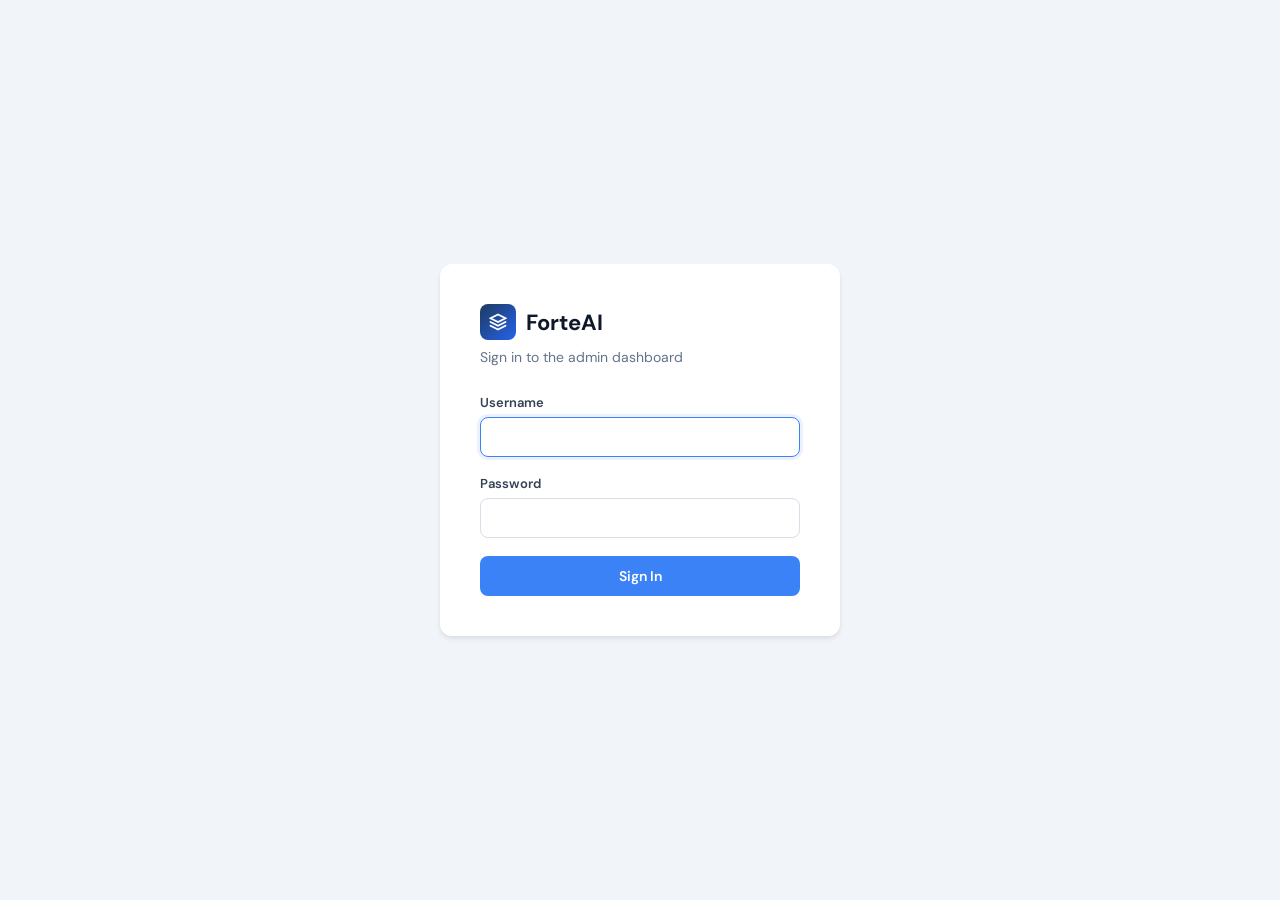
==== commit f1678e8b: "feat: add JWT-based admin authentication for dashboard and API Replace X-Admin-Key header auth with " ====
--- a/admin/index.html
+++ b/admin/index.html
@@ -58,6 +58,12 @@
                 <svg id="themeIconSun" width="16" height="16" viewBox="0 0 24 24" fill="none" stroke="currentColor" stroke-width="2" stroke-linecap="round" style="display:none;"><circle cx="12" cy="12" r="5"/><line x1="12" y1="1" x2="12" y2="3"/><line x1="12" y1="21" x2="12" y2="23"/><line x1="4.22" y1="4.22" x2="5.64" y2="5.64"/><line x1="18.36" y1="18.36" x2="19.78" y2="19.78"/><line x1="1" y1="12" x2="3" y2="12"/><line x1="21" y1="12" x2="23" y2="12"/><line x1="4.22" y1="19.78" x2="5.64" y2="18.36"/><line x1="18.36" y1="5.64" x2="19.78" y2="4.22"/></svg>
                 <svg id="themeIconMoon" width="16" height="16" viewBox="0 0 24 24" fill="none" stroke="currentColor" stroke-width="2" stroke-linecap="round"><path d="M21 12.79A9 9 0 1 1 11.21 3 7 7 0 0 0 21 12.79z"/></svg>
                 <span id="themeLabel">Dark Mode</span>
+            </button>
+        </div>
+        <div style="padding:0 12px 8px;">
+            <button class="nav-item" id="logoutBtn" style="justify-content:center; gap:8px; color:#ef4444;">
+                <svg width="16" height="16" viewBox="0 0 24 24" fill="none" stroke="currentColor" stroke-width="2" stroke-linecap="round"><path d="M9 21H5a2 2 0 0 1-2-2V5a2 2 0 0 1 2-2h4"/><polyline points="16 17 21 12 16 7"/><line x1="21" y1="12" x2="9" y2="12"/></svg>
+                Logout
             </button>
         </div>
         <div class="sidebar-footer">ForteAI v0.1.0</div>
@@ -285,6 +291,43 @@
         });
 
         var API_BASE = window.location.origin;
+        var ADMIN_TOKEN = sessionStorage.getItem("forteai_admin_token");
+
+        // ═══ AUTH CHECK ═══
+        if (!ADMIN_TOKEN) {
+            window.location.href = "/admin/login.html";
+        } else {
+            fetch(API_BASE + "/api/admin/verify", {
+                headers: { "Authorization": "Bearer " + ADMIN_TOKEN }
+            }).then(function (r) {
+                if (!r.ok) {
+                    sessionStorage.removeItem("forteai_admin_token");
+                    window.location.href = "/admin/login.html";
+                }
+            }).catch(function () {
+                sessionStorage.removeItem("forteai_admin_token");
+                window.location.href = "/admin/login.html";
+            });
+        }
+
+        function authHeaders(extra) {
+            var h = { "Authorization": "Bearer " + ADMIN_TOKEN };
+            if (extra) { for (var k in extra) h[k] = extra[k]; }
+            return h;
+        }
+
+        function authFetch(url, opts) {
+            opts = opts || {};
+            opts.headers = authHeaders(opts.headers);
+            return fetch(url, opts).then(function (r) {
+                if (r.status === 401) {
+                    sessionStorage.removeItem("forteai_admin_token");
+                    window.location.href = "/admin/login.html";
+                }
+                return r;
+            });
+        }
+
         var currentTenant = "";
 
         var pageTitles = {
@@ -292,6 +335,12 @@
             test: { title: "Test Chat", subtitle: "Test your AI assistant responses" },
             analytics: { title: "Analytics", subtitle: "Track question coverage and content gaps" }
         };
+
+        // ═══ LOGOUT ═══
+        document.getElementById("logoutBtn").addEventListener("click", function () {
+            sessionStorage.removeItem("forteai_admin_token");
+            window.location.href = "/admin/login.html";
+        });
 
         // ═══ NAV SWITCHING ═══
         document.querySelectorAll(".nav-item[data-tab]").forEach(function (btn) {
@@ -353,7 +402,7 @@
 
         // ═══ TENANTS ═══
         function loadTenants() {
-            return fetch(API_BASE + "/api/tenants/")
+            return authFetch(API_BASE + "/api/tenants/")
                 .then(function (r) { return r.json(); })
                 .then(function (data) {
                     var sel = document.getElementById("tenantSelect");
@@ -471,7 +520,7 @@
             btn.disabled = true;
             btn.classList.add("btn-loading");
 
-            fetch(API_BASE + "/api/tenants/create", {
+            authFetch(API_BASE + "/api/tenants/create", {
                 method: "POST",
                 headers: { "Content-Type": "application/json" },
                 body: JSON.stringify(payload)
@@ -506,7 +555,7 @@
         }
 
         function loadDocuments() {
-            fetch(API_BASE + "/api/documents/list?tenant=" + currentTenant)
+            authFetch(API_BASE + "/api/documents/list?tenant=" + currentTenant)
                 .then(function (r) { return r.json(); })
                 .then(function (data) {
                     var list = document.getElementById("docList");
@@ -534,7 +583,7 @@
 
         function deleteDoc(filename) {
             if (!confirm("Delete " + filename + "?")) return;
-            fetch(API_BASE + "/api/documents/delete?tenant=" + currentTenant + "&filename=" + filename, { method: "DELETE" })
+            authFetch(API_BASE + "/api/documents/delete?tenant=" + currentTenant + "&filename=" + filename, { method: "DELETE" })
                 .then(function () { loadDocuments(); });
         }
 
@@ -572,7 +621,7 @@
             btn.classList.add("btn-loading");
             setUploadStatus("Uploading and indexing document. This may take a minute if it contains images...", "processing");
 
-            fetch(API_BASE + "/api/documents/upload", { method: "POST", body: fd })
+            authFetch(API_BASE + "/api/documents/upload", { method: "POST", body: fd })
                 .then(function (r) {
                     if (!r.ok) throw new Error("Upload failed (HTTP " + r.status + ")");
                     return r.json();
@@ -658,7 +707,7 @@
 
         // ═══ ANALYTICS ═══
         function loadAnalytics() {
-            fetch(API_BASE + "/api/analytics/summary?tenant=" + currentTenant)
+            authFetch(API_BASE + "/api/analytics/summary?tenant=" + currentTenant)
                 .then(function (r) { return r.json(); })
                 .then(function (data) {
                     document.getElementById("statTotal").textContent = data.total || 0;
@@ -666,7 +715,7 @@
                     document.getElementById("statUnanswered").textContent = data.unanswered || 0;
                 });
 
-            fetch(API_BASE + "/api/analytics/questions?tenant=" + currentTenant + "&unanswered_only=true")
+            authFetch(API_BASE + "/api/analytics/questions?tenant=" + currentTenant + "&unanswered_only=true")
                 .then(function (r) { return r.json(); })
                 .then(function (data) {
                     var list = document.getElementById("unansweredList");
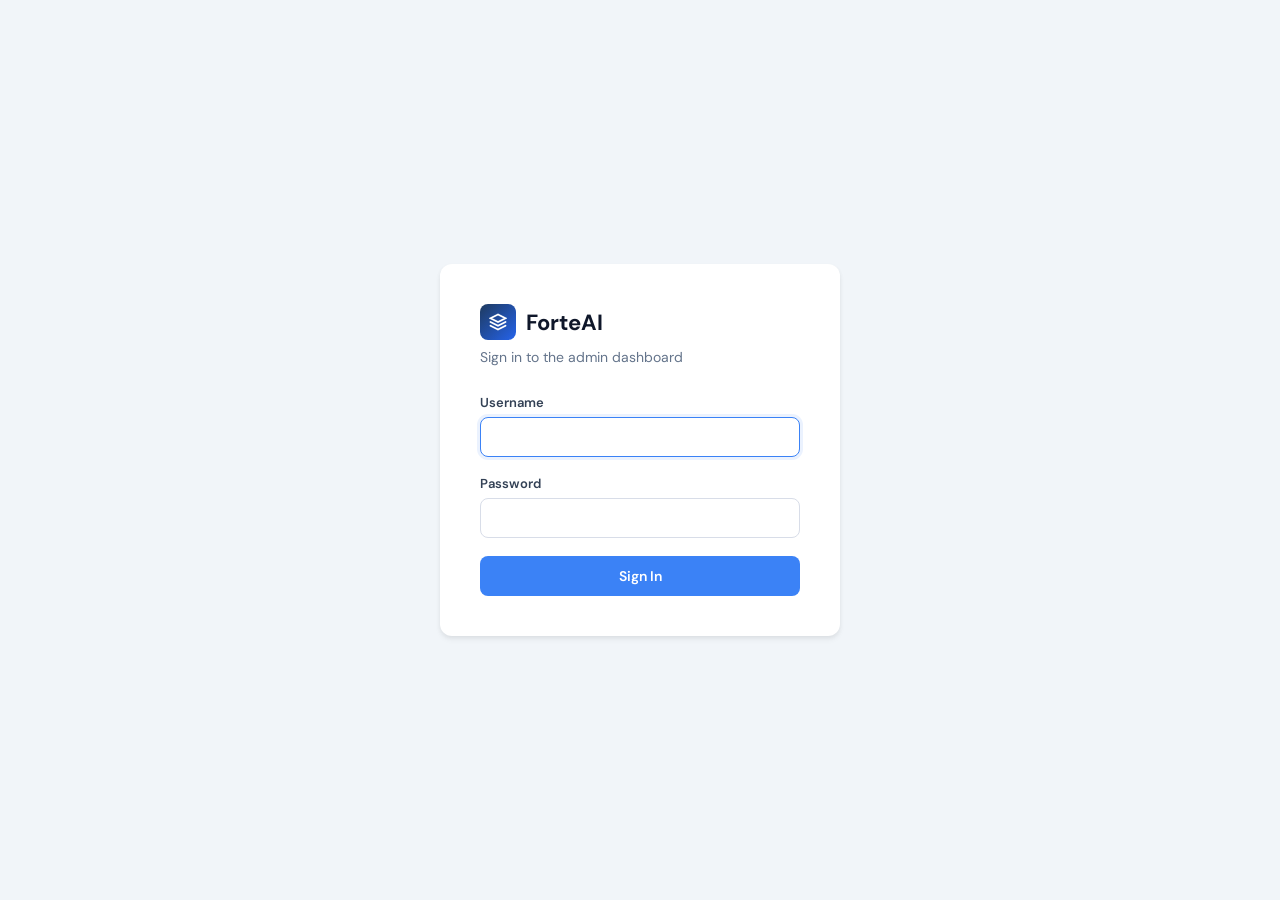
==== commit 4758237f: "Adds per-tenant RAG similarity threshold Enables administrators to set a custom similarity threshold" ====
--- a/admin/index.html
+++ b/admin/index.html
@@ -128,6 +128,12 @@
                             <span class="toggle-slider"></span>
                         </label>
                     </div>
+                </div>
+
+                <div class="form-group">
+                    <label class="form-label">Similarity Threshold</label>
+                    <input type="number" id="newTenantThreshold" class="form-input" placeholder="0.65" min="0" max="1" step="0.05" />
+                    <div class="form-hint">Max cosine distance for RAG results (0–1). Lower = stricter matching. Leave blank for default (0.65).</div>
                 </div>
             </div>
             <div class="modal-footer">
@@ -444,6 +450,7 @@
             document.getElementById("newTenantColorPicker").value = "#0066cc";
             document.getElementById("newTenantHelp").checked = true;
             document.getElementById("newTenantData").checked = false;
+            document.getElementById("newTenantThreshold").value = "";
             setTimeout(function () { document.getElementById("newTenantId").focus(); }, 150);
         }
 
@@ -514,7 +521,8 @@
                 welcome_message: document.getElementById("newTenantWelcome").value.trim() || "Hi! How can I help you?",
                 primary_color: document.getElementById("newTenantColor").value.trim() || "#0066cc",
                 help_mode_enabled: document.getElementById("newTenantHelp").checked,
-                data_mode_enabled: document.getElementById("newTenantData").checked
+                data_mode_enabled: document.getElementById("newTenantData").checked,
+                similarity_threshold: document.getElementById("newTenantThreshold").value ? parseFloat(document.getElementById("newTenantThreshold").value) : null
             };
 
             btn.disabled = true;
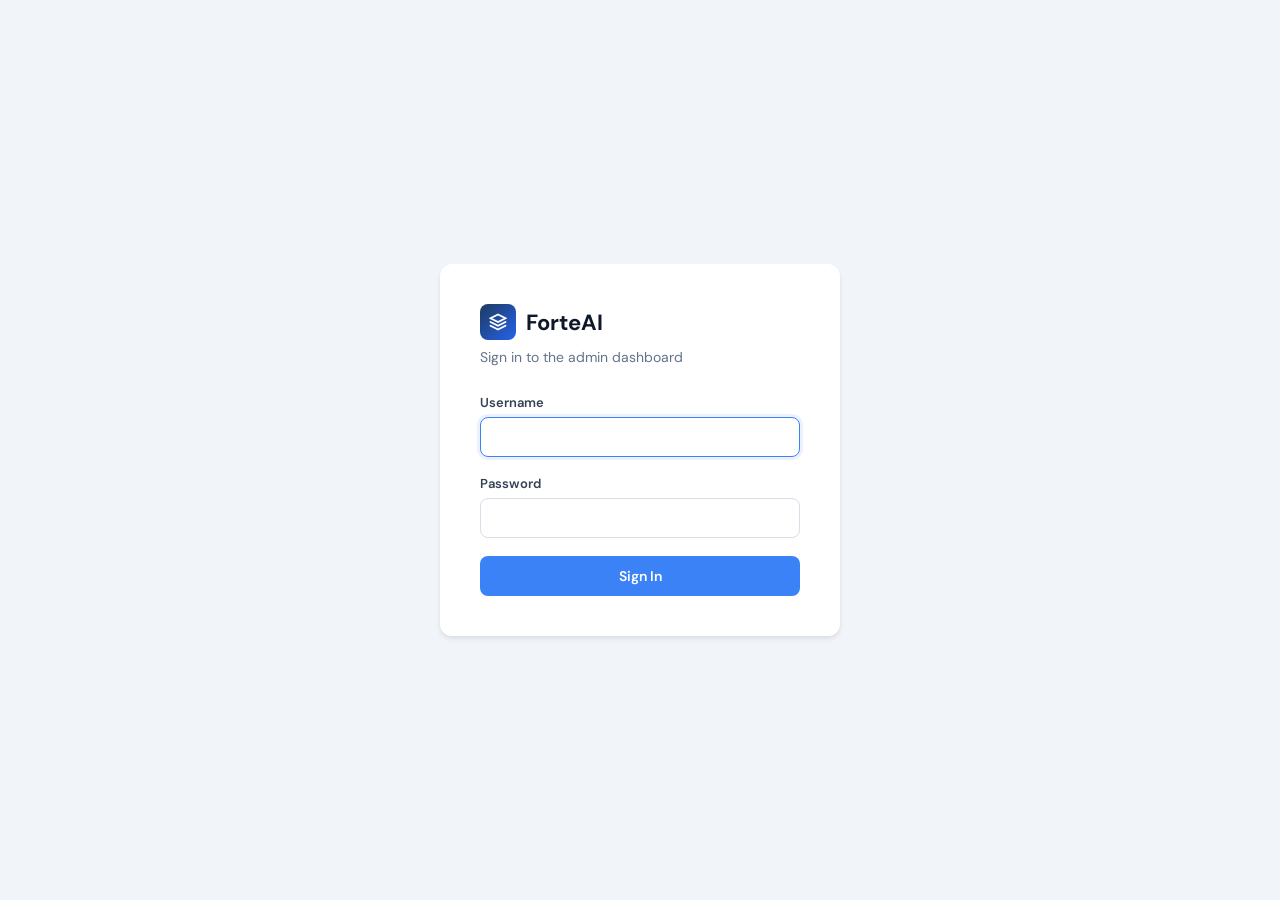
==== commit 2e3d59b1: "Refactor admin Test Chat to embed widget inline Adds inline mode to forteai-widget.js (target host e" ====
--- a/admin/index.html
+++ b/admin/index.html
@@ -11,6 +11,7 @@
     <link rel="preconnect" href="https://fonts.googleapis.com">
     <link href="https://fonts.googleapis.com/css2?family=DM+Sans:ital,opsz,wght@0,9..40,300;0,9..40,400;0,9..40,500;0,9..40,600;0,9..40,700;1,9..40,400&display=swap" rel="stylesheet">
     <link rel="stylesheet" href="styles.css">
+    <script src="/widget/forteai-widget.js"></script>
 </head>
 <body>
 
@@ -216,18 +217,12 @@
             <!-- ═══ TEST CHAT TAB ═══ -->
             <div class="tab-content" id="tab-test">
                 <div class="card chat-container">
-                    <div class="chat-messages" id="testMessages">
+                    <div id="testChatHost" class="test-chat-host">
                         <div class="chat-empty">
                             <svg class="chat-empty-icon" viewBox="0 0 24 24" fill="none" stroke="currentColor" stroke-width="1.5" stroke-linecap="round"><path d="M21 15a2 2 0 0 1-2 2H7l-4 4V5a2 2 0 0 1 2-2h14a2 2 0 0 1 2 2z"/></svg>
-                            <span style="font-weight:500; color:var(--text-secondary);">Test your knowledge base</span>
-                            <span style="font-size:12px;">Ask a question to see how the AI responds</span>
+                            <span style="font-weight:500; color:var(--text-secondary);">Select a tenant to start testing</span>
+                            <span style="font-size:12px;">Choose a tenant from the sidebar to load its chat</span>
                         </div>
-                    </div>
-                    <div class="chat-input-row">
-                        <input type="text" id="testInput" placeholder="Ask a test question..." />
-                        <button class="btn btn-primary" id="testSend">
-                            <svg width="16" height="16" viewBox="0 0 24 24" fill="none" stroke="currentColor" stroke-width="2.5"><line x1="22" y1="2" x2="11" y2="13"/><polygon points="22 2 15 22 11 13 2 9 22 2"/></svg>
-                        </button>
                     </div>
                 </div>
             </div>
@@ -434,6 +429,7 @@
             if (currentTenant) {
                 loadDocuments();
                 loadAnalytics();
+                mountTestChat(currentTenant);
             }
         });
 
@@ -648,68 +644,14 @@
                 });
         });
 
-        // ═══ TEST CHAT ═══
-        document.getElementById("testSend").addEventListener("click", sendTestMessage);
-        document.getElementById("testInput").addEventListener("keydown", function (e) {
-            if (e.key === "Enter") sendTestMessage();
-        });
-
-        function formatMarkdown(text) {
-            return text
-                .replace(/&/g, "&amp;")
-                .replace(/</g, "&lt;")
-                .replace(/>/g, "&gt;")
-                .replace(/```([\s\S]*?)```/g, '<pre style="background:rgba(0,0,0,0.04);border-radius:6px;padding:8px 10px;font-family:monospace;font-size:12px;white-space:pre-wrap;margin:6px 0;">$1</pre>')
-                .replace(/`([^`]+)`/g, '<code style="background:rgba(0,0,0,0.04);border-radius:3px;padding:1px 5px;font-family:monospace;font-size:12px;">$1</code>')
-                .replace(/\*\*(.+?)\*\*/g, "<strong>$1</strong>")
-                .replace(/\*(.+?)\*/g, "<em>$1</em>")
-                .replace(/^\d+\.\s+(.+)$/gm, '<li style="margin-bottom:4px;">$1</li>')
-                .replace(/^[\-\*]\s+(.+)$/gm, '<li style="margin-bottom:4px;">$1</li>')
-                .replace(/((?:<li[^>]*>.*<\/li>\n?)+)/g, '<ul style="list-style:disc;padding-left:20px;margin:6px 0;">$1</ul>')
-                .replace(/\n\n/g, "<br><br>")
-                .replace(/\n/g, "<br>");
-        }
-
-        function sendTestMessage() {
-            var input = document.getElementById("testInput");
-            var msg = input.value.trim();
-            if (!msg || !currentTenant) return;
-            input.value = "";
-
-            var messagesEl = document.getElementById("testMessages");
-            // Remove empty state
-            var empty = messagesEl.querySelector(".chat-empty");
-            if (empty) empty.remove();
-
-            var userDiv = document.createElement("div");
-            userDiv.className = "chat-msg chat-msg-user";
-            userDiv.textContent = msg;
-            messagesEl.appendChild(userDiv);
-            messagesEl.scrollTop = messagesEl.scrollHeight;
-
-            fetch(API_BASE + "/api/chat/help", {
-                method: "POST",
-                headers: { "Content-Type": "application/json" },
-                body: JSON.stringify({ tenant: currentTenant, message: msg })
-            })
-            .then(function (r) { return r.json(); })
-            .then(function (data) {
-                var sources = data.sources && data.sources.length > 0
-                    ? '<div style="font-size:11px; color:var(--text-muted); margin-top:8px; padding-top:6px; border-top:1px solid var(--card-border);">Sources: ' + data.sources.map(function(s) { return s.title; }).join(", ") + '</div>'
-                    : "";
-                var imagesHtml = "";
-                if (data.images && data.images.length > 0) {
-                    imagesHtml = '<div style="margin-top:8px; display:flex; flex-wrap:wrap; gap:6px;">';
-                    data.images.forEach(function (imgUrl) {
-                        imagesHtml += '<img src="' + API_BASE + imgUrl + '" onclick="window.open(this.src)" />';
-                    });
-                    imagesHtml += '</div>';
-                }
-                var replyDiv = document.createElement("div");
-                replyDiv.className = "chat-msg chat-msg-assistant";
-                replyDiv.innerHTML = formatMarkdown(data.reply) + imagesHtml + sources;
-                messagesEl.appendChild(replyDiv);
-                messagesEl.scrollTop = messagesEl.scrollHeight;
+        // ═══ TEST CHAT (mounts the embeddable ForteAI widget inline) ═══
+        function mountTestChat(tenant) {
+            if (!tenant || typeof ForteAI === "undefined") return;
+            ForteAI.init({
+                tenant: tenant,
+                apiUrl: API_BASE,
+                inline: true,
+                target: "#testChatHost"
             });
         }
 
--- a/admin/styles.css
+++ b/admin/styles.css
@@ -98,8 +98,6 @@
 }
 :root .btn-primary:hover { background: linear-gradient(135deg, #2563eb, #1d4ed8); box-shadow: 0 4px 12px rgba(37,99,235,0.4); }
 
-:root .chat-msg-assistant { background: linear-gradient(135deg, #f8fafc, #eff6ff); border-color: #c7d8f0; }
-
 :root .doc-icon.pdf { background: linear-gradient(135deg, #fef2f2, #fecaca); }
 :root .doc-icon.md { background: linear-gradient(135deg, #f0fdf4, #bbf7d0); }
 :root .doc-icon.html { background: linear-gradient(135deg, #fff7ed, #fed7aa); }
@@ -125,7 +123,6 @@
 [data-theme="dark"] .dropzone.has-file { background: var(--info-bg); border-color: var(--accent); }
 [data-theme="dark"] .btn-primary { background: var(--accent); box-shadow: 0 1px 2px rgba(59,130,246,0.3); }
 [data-theme="dark"] .btn-primary:hover { background: var(--accent-hover); }
-[data-theme="dark"] .chat-msg-assistant { background: var(--content-bg); border-color: var(--card-border); }
 [data-theme="dark"] .question-badge { background: var(--warning); }
 
 /* ═══════ RESET ═══════ */
@@ -142,7 +139,7 @@
     transition: background 0.25s ease, color 0.25s ease;
 }
 
-.sidebar, .card, .stat-card, .form-input, .chat-input-row input, .chat-msg-assistant, .dropzone, .upload-status {
+.sidebar, .card, .stat-card, .form-input, .dropzone, .upload-status {
     transition: background 0.25s ease, border-color 0.25s ease, color 0.25s ease;
 }
 
@@ -718,54 +715,19 @@
     margin-top: 4px;
 }
 
-/* ═══════ TEST CHAT ═══════ */
+/* ═══════ TEST CHAT (hosts the embeddable ForteAI widget in inline mode) ═══════ */
 .chat-container {
-    height: 520px;
+    height: 600px;
     display: flex;
     flex-direction: column;
-}
-
-.chat-messages {
+    padding: 0;
+    overflow: hidden;
+}
+
+.test-chat-host {
     flex: 1;
-    overflow-y: auto;
-    padding: 16px 0;
-    display: flex;
-    flex-direction: column;
-    gap: 10px;
-}
-
-.chat-msg {
-    max-width: 80%;
-    padding: 10px 14px;
-    border-radius: 12px;
-    font-size: 14px;
-    line-height: 1.55;
-    word-wrap: break-word;
-    animation: fadeUp 0.2s ease;
-}
-
-.chat-msg-user {
-    align-self: flex-end;
-    background: var(--accent);
-    color: #fff;
-    border-bottom-right-radius: 4px;
-}
-
-.chat-msg-assistant {
-    align-self: flex-start;
-    background: var(--content-bg);
-    color: var(--text-primary);
-    border: 1px solid var(--card-border);
-    border-bottom-left-radius: 4px;
-}
-
-.chat-msg-assistant img {
-    max-width: 100%;
-    max-height: 200px;
-    border-radius: 6px;
-    margin-top: 8px;
-    cursor: pointer;
-    border: 1px solid var(--card-border);
+    display: flex;
+    min-height: 0;
 }
 
 .chat-empty {
@@ -783,29 +745,6 @@
     height: 56px;
     color: var(--card-border);
 }
-
-.chat-input-row {
-    display: flex;
-    gap: 8px;
-    margin-top: 12px;
-    padding-top: 12px;
-    border-top: 1px solid var(--card-border);
-}
-
-.chat-input-row input {
-    flex: 1;
-    padding: 10px 14px;
-    border: 1px solid var(--card-border);
-    border-radius: 8px;
-    font-size: 14px;
-    font-family: inherit;
-    color: var(--text-primary);
-    background: var(--input-bg);
-    outline: none;
-    transition: border-color 0.15s;
-}
-
-.chat-input-row input:focus { border-color: var(--accent); box-shadow: 0 0 0 3px rgba(59,130,246,0.1); }
 
 /* ═══════ QUESTIONS LIST ═══════ */
 .question-item {
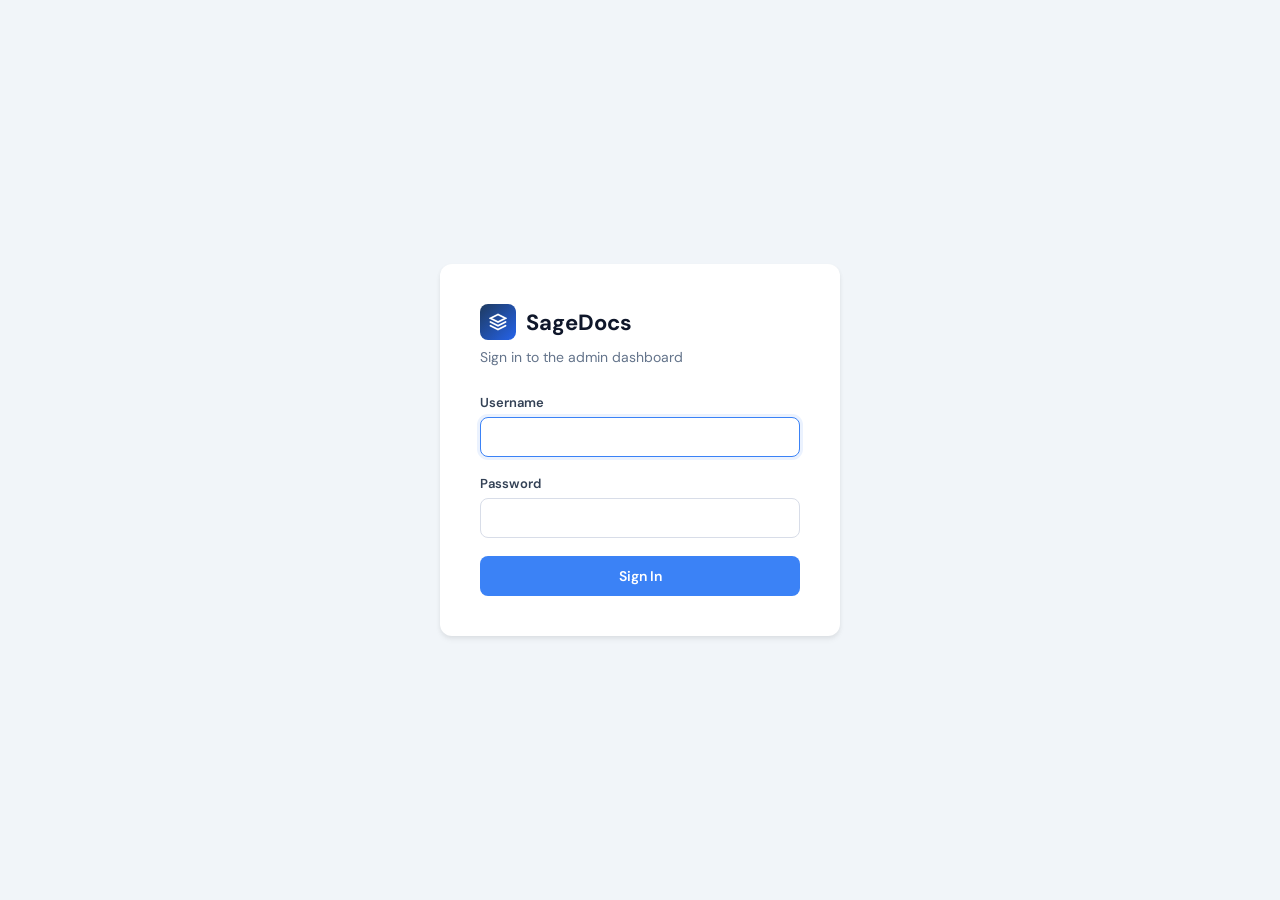
==== commit cb2746f0: "Rename to SageDocs, drop Docker, add CI/CD workflow Renames Forte AI Bot to SageDocs across code, do" ====
--- a/admin/index.html
+++ b/admin/index.html
@@ -3,15 +3,15 @@
 <head>
     <meta charset="UTF-8">
     <meta name="viewport" content="width=device-width, initial-scale=1.0">
-    <title>ForteAI - Admin Dashboard</title>
+    <title>SageDocs - Admin Dashboard</title>
     <script>
         // Apply saved theme immediately to prevent flash
-        (function(){var t=localStorage.getItem("forteai-theme");if(t==="dark")document.documentElement.setAttribute("data-theme","dark");})();
+        (function(){var t=localStorage.getItem("sagedocs-theme");if(t==="dark")document.documentElement.setAttribute("data-theme","dark");})();
     </script>
     <link rel="preconnect" href="https://fonts.googleapis.com">
     <link href="https://fonts.googleapis.com/css2?family=DM+Sans:ital,opsz,wght@0,9..40,300;0,9..40,400;0,9..40,500;0,9..40,600;0,9..40,700;1,9..40,400&display=swap" rel="stylesheet">
     <link rel="stylesheet" href="styles.css">
-    <script src="/widget/forteai-widget.js"></script>
+    <script src="/widget/sagedocs-widget.js"></script>
 </head>
 <body>
 
@@ -22,7 +22,7 @@
                 <span class="brand-icon">
                     <svg width="18" height="18" viewBox="0 0 24 24" fill="none" stroke="currentColor" stroke-width="2.5" stroke-linecap="round"><path d="M12 2L2 7l10 5 10-5-10-5z"/><path d="M2 17l10 5 10-5"/><path d="M2 12l10 5 10-5"/></svg>
                 </span>
-                ForteAI
+                SageDocs
             </h1>
         </div>
 
@@ -67,7 +67,7 @@
                 Logout
             </button>
         </div>
-        <div class="sidebar-footer">ForteAI v0.1.0</div>
+        <div class="sidebar-footer">SageDocs v0.1.0</div>
     </aside>
 
     <!-- CREATE TENANT MODAL -->
@@ -286,13 +286,13 @@
                 } else {
                     document.documentElement.removeAttribute("data-theme");
                 }
-                localStorage.setItem("forteai-theme", next);
+                localStorage.setItem("sagedocs-theme", next);
                 updateThemeUI(next);
             });
         });
 
         var API_BASE = window.location.origin;
-        var ADMIN_TOKEN = sessionStorage.getItem("forteai_admin_token");
+        var ADMIN_TOKEN = sessionStorage.getItem("sagedocs_admin_token");
 
         // ═══ AUTH CHECK ═══
         if (!ADMIN_TOKEN) {
@@ -302,11 +302,11 @@
                 headers: { "Authorization": "Bearer " + ADMIN_TOKEN }
             }).then(function (r) {
                 if (!r.ok) {
-                    sessionStorage.removeItem("forteai_admin_token");
+                    sessionStorage.removeItem("sagedocs_admin_token");
                     window.location.href = "/admin/login.html";
                 }
             }).catch(function () {
-                sessionStorage.removeItem("forteai_admin_token");
+                sessionStorage.removeItem("sagedocs_admin_token");
                 window.location.href = "/admin/login.html";
             });
         }
@@ -322,7 +322,7 @@
             opts.headers = authHeaders(opts.headers);
             return fetch(url, opts).then(function (r) {
                 if (r.status === 401) {
-                    sessionStorage.removeItem("forteai_admin_token");
+                    sessionStorage.removeItem("sagedocs_admin_token");
                     window.location.href = "/admin/login.html";
                 }
                 return r;
@@ -339,7 +339,7 @@
 
         // ═══ LOGOUT ═══
         document.getElementById("logoutBtn").addEventListener("click", function () {
-            sessionStorage.removeItem("forteai_admin_token");
+            sessionStorage.removeItem("sagedocs_admin_token");
             window.location.href = "/admin/login.html";
         });
 
@@ -644,10 +644,10 @@
                 });
         });
 
-        // ═══ TEST CHAT (mounts the embeddable ForteAI widget inline) ═══
+        // ═══ TEST CHAT (mounts the embeddable SageDocs widget inline) ═══
         function mountTestChat(tenant) {
-            if (!tenant || typeof ForteAI === "undefined") return;
-            ForteAI.init({
+            if (!tenant || typeof SageDocs === "undefined") return;
+            SageDocs.init({
                 tenant: tenant,
                 apiUrl: API_BASE,
                 inline: true,
--- a/admin/styles.css
+++ b/admin/styles.css
@@ -1,5 +1,5 @@
 /* ═══════════════════════════════════════════
-   ForteAI Admin Dashboard — styles.css
+   SageDocs Admin Dashboard — styles.css
    ═══════════════════════════════════════════ */
 
 :root {
@@ -715,7 +715,7 @@
     margin-top: 4px;
 }
 
-/* ═══════ TEST CHAT (hosts the embeddable ForteAI widget in inline mode) ═══════ */
+/* ═══════ TEST CHAT (hosts the embeddable SageDocs widget in inline mode) ═══════ */
 .chat-container {
     height: 600px;
     display: flex;
